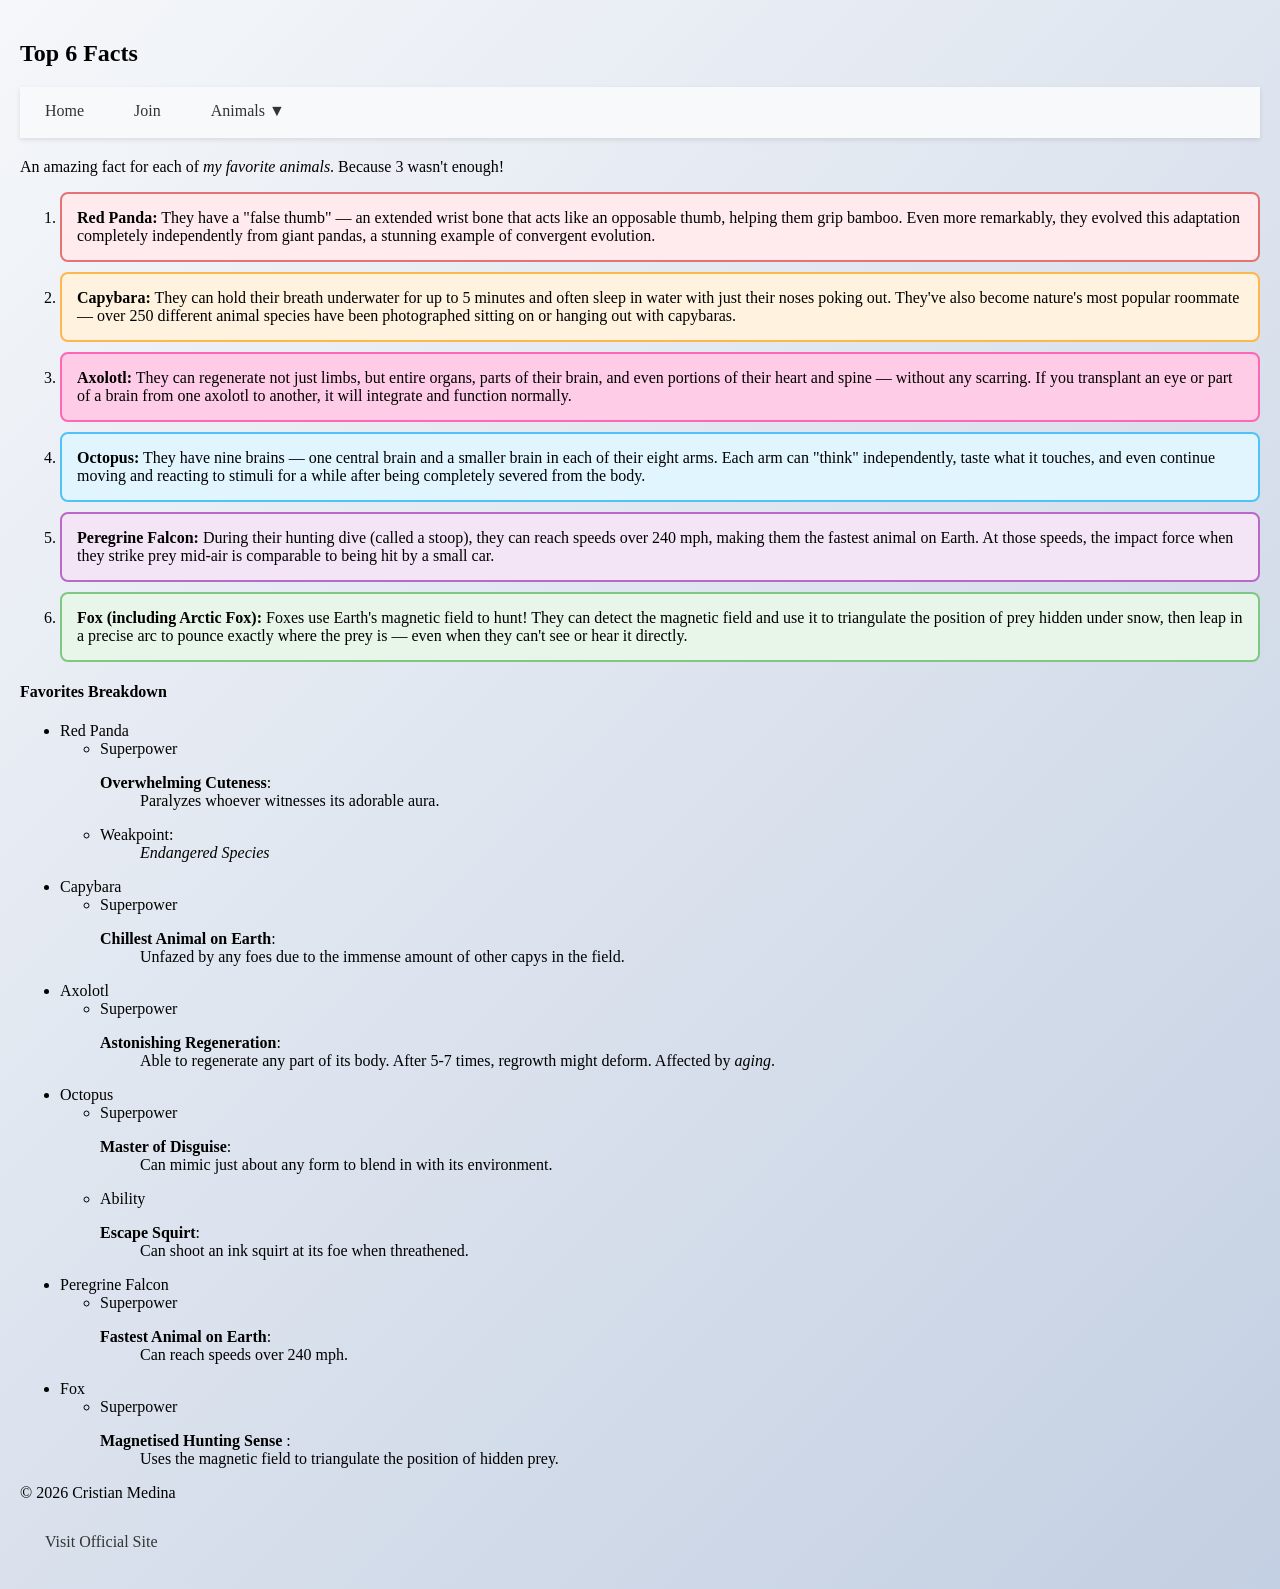
==== pages/bio.html @ 7bfec079 "Reinitializing the repo." ====
<!DOCTYPE html>
<html lang="en">
<head>
    <meta charset="UTF-8">
    <meta name="viewport" content="width=device-width, initial-scale=1.0">
    <title>Top Facts</title>
</head>
<body style="background: linear-gradient(135deg, #f5f7fa 0%, #c3cfe2 100%); min-height: 100vh; margin: 0; padding: 20px;">
    <header>
        <h2>Top 6 Facts</h2>
    </header>
    <nav id="mainNav" style="background-color: #fff; padding: 0; margin: 0 0 20px 0; box-shadow: 0 2px 5px rgba(0,0,0,0.1);">
        <ul style="list-style: none; margin: 0; padding: 0; display: flex; background-color: #f8f9fa;">
            <li style="margin: 0;">
                <a href=".\index.html" style="display: block; padding: 15px 25px; text-decoration: none; color: #333; border-bottom: 3px solid transparent; transition: all 0.3s;">Home</a>
            </li>
            <li style="margin: 0;">
                <a href=".\join.html" style="display: block; padding: 15px 25px; text-decoration: none; color: #333; border-bottom: 3px solid transparent; transition: all 0.3s;">Join</a>
            </li>
            <li id="animalsDropdown" style="margin: 0; position: relative;">
                <a href="#" style="display: block; padding: 15px 25px; text-decoration: none; color: #333; border-bottom: 3px solid transparent; transition: all 0.3s;">Animals ▼</a>
                <ol id="dropdownMenu" style="list-style: none; position: absolute; top: 100%; left: 0; background-color: #fff; min-width: 200px; box-shadow: 0 4px 6px rgba(0,0,0,0.1); margin: 0; padding: 0; display: none; z-index: 1000;">
                    <li style="margin: 0; border-bottom: 1px solid #eee;">
                        <a href="..\pages\animals\red_panda.html" style="display: block; padding: 12px 20px; text-decoration: none; color: #333; background-color: #fff;">Red Panda</a>
                    </li>
                    <li style="margin: 0; border-bottom: 1px solid #eee;">
                        <a href="..\pages\animals\capybara.html" style="display: block; padding: 12px 20px; text-decoration: none; color: #333; background-color: #fff;">Capybara</a>
                    </li>
                    <li style="margin: 0; border-bottom: 1px solid #eee;">
                        <a href="..\pages\animals\axolotl.html" style="display: block; padding: 12px 20px; text-decoration: none; color: #333; background-color: #fff;">Axolotl</a>
                    </li>
                    <li style="margin: 0; border-bottom: 1px solid #eee;">
                        <a href="..\pages\animals\octopus.html" style="display: block; padding: 12px 20px; text-decoration: none; color: #333; background-color: #fff;">Octopus</a>
                    </li>
                    <li style="margin: 0; border-bottom: 1px solid #eee;">
                        <a href="..\pages\animals\peregrine_falcon.html" style="display: block; padding: 12px 20px; text-decoration: none; color: #333; background-color: #fff;">Peregrine Falcon</a>
                    </li>
                    <li style="margin: 0;">
                        <a href="..\pages\animals\fox.html" style="display: block; padding: 12px 20px; text-decoration: none; color: #333; background-color: #fff;">Fox</a>
                    </li>
                </ol>
            </li>
        </ul>
    </nav>
    <script>
        const dropdown = document.getElementById('animalsDropdown');
        const menu = document.getElementById('dropdownMenu');
        
        dropdown.addEventListener('mouseenter', function() {
            menu.style.display = 'block';
        });
        
        dropdown.addEventListener('mouseleave', function() {
            menu.style.display = 'none';
        });
        
        // Add hover effects to nav links
        const navLinks = document.querySelectorAll('#mainNav ul > li > a');
        navLinks.forEach(link => {
            link.addEventListener('mouseenter', function() {
                this.style.backgroundColor = '#e9ecef';
                this.style.borderBottomColor = '#667eea';
            });
            link.addEventListener('mouseleave', function() {
                this.style.backgroundColor = 'transparent';
                this.style.borderBottomColor = 'transparent';
            });
        });
        
        // Add hover effects to dropdown items
        const dropdownLinks = document.querySelectorAll('#dropdownMenu a');
        dropdownLinks.forEach(link => {
            link.addEventListener('mouseenter', function() {
                this.style.backgroundColor = '#f8f9fa';
                this.style.paddingLeft = '25px';
            });
            link.addEventListener('mouseleave', function() {
                this.style.backgroundColor = '#fff';
                this.style.paddingLeft = '20px';
            });
        });
    </script>
    <main>
        <p>An amazing fact for each of <em>my favorite animals</em>. Because 3 wasn't enough!</p>
        <ol>
            <li style="background-color: #ffebee; border: 2px solid #e57373; padding: 15px; margin-bottom: 10px; border-radius: 8px;">
                <strong>Red Panda:</strong> They have a "false thumb" — an extended wrist bone that acts like an opposable thumb, helping them grip bamboo. Even more remarkably, they evolved this adaptation completely independently from giant pandas, a stunning example of convergent evolution.
            </li>
            <li style="background-color: #fff3e0; border: 2px solid #ffb74d; padding: 15px; margin-bottom: 10px; border-radius: 8px;">
                <strong>Capybara:</strong> They can hold their breath underwater for up to 5 minutes and often sleep in water with just their noses poking out. They've also become nature's most popular roommate — over 250 different animal species have been photographed sitting on or hanging out with capybaras.
            </li>
            <li style="background-color: #ffcce7; border: 2px solid #ff66b3; padding: 15px; margin-bottom: 10px; border-radius: 8px;">
                <strong>Axolotl:</strong> They can regenerate not just limbs, but entire organs, parts of their brain, and even portions of their heart and spine — without any scarring. If you transplant an eye or part of a brain from one axolotl to another, it will integrate and function normally.
            </li>
            <li style="background-color: #e1f5fe; border: 2px solid #4fc3f7; padding: 15px; margin-bottom: 10px; border-radius: 8px;">
                <strong>Octopus:</strong> They have nine brains — one central brain and a smaller brain in each of their eight arms. Each arm can "think" independently, taste what it touches, and even continue moving and reacting to stimuli for a while after being completely severed from the body.
            </li>
            <li style="background-color: #f3e5f5; border: 2px solid #ba68c8; padding: 15px; margin-bottom: 10px; border-radius: 8px;">
                <strong>Peregrine Falcon:</strong> During their hunting dive (called a stoop), they can reach speeds over 240 mph, making them the fastest animal on Earth. At those speeds, the impact force when they strike prey mid-air is comparable to being hit by a small car.
            </li> 
            <li style="background-color: #e8f5e9; border: 2px solid #81c784; padding: 15px; margin-bottom: 10px; border-radius: 8px;">
                <strong>Fox (including Arctic Fox):</strong> Foxes use Earth's magnetic field to hunt! They can detect the magnetic field and use it to triangulate the position of prey hidden under snow, then leap in a precise arc to pounce exactly where the prey is — even when they can't see or hear it directly.
            </li>
        </ol>
        <!-- Nested List -->
        <h4>Favorites Breakdown</h4>
        <ul>
            <li>Red Panda
                <ul>
                    <li> Superpower
                        <dl>
                            <dt><strong>Overwhelming Cuteness</strong>:</dt>
                            <dd>Paralyzes whoever witnesses its adorable aura.</dd>
                        </dl>
                    </li>
                    <li>
                        <dl>
                            <dt>Weakpoint:</dt>
                            <dd><em>Endangered Species</em></dd>
                        </dl>
                    </li>
                </ul>
            </li>
            <li>Capybara
                <ul>
                    <li> Superpower
                        <dl>
                            <dt><strong>Chillest Animal on Earth</strong>:</dt>
                            <dd>Unfazed by any foes due to the immense amount of other capys in the field.</dd>
                        </dl>
                    </li>
                </ul>
            </li>
            <li>Axolotl
                <ul>
                    <li> Superpower
                        <dl>
                            <dt><strong>Astonishing Regeneration</strong>:</dt>
                            <dd>Able to regenerate any part of its body. After 5-7 times, regrowth might deform. Affected by <em>aging</em>.</dd>
                        </dl>
                    </li>
                </ul>
            </li>
            <li>Octopus
                <ul>
                    <li> Superpower
                        <dl>
                            <dt><strong>Master of Disguise</strong>:</dt>
                            <dd>Can mimic just about any form to blend in with its environment.</dd>
                        </dl>
                    </li>
                    <li> Ability
                        <dl>
                            <dt><strong>Escape Squirt</strong>:</dt>
                            <dd>Can shoot an ink squirt at its foe when threathened.</dd>
                        </dl>
                    </li>
                </ul>
            </li>
            <li>Peregrine Falcon
                <ul>
                    <li> Superpower
                        <dl>
                            <dt><strong>Fastest Animal on Earth</strong>:</dt>
                            <dd>Can reach speeds over 240 mph.</dd>
                        </dl>
                    </li>
                </ul>
            </li>
            <li>Fox
                <ul>
                    <li> Superpower
                        <dl>
                            <dt><strong>Magnetised Hunting Sense
                            </strong>:</dt>
                            <dd>Uses the magnetic field to triangulate the position of hidden prey.</dd>
                        </dl>
                    </li>
                </ul>
            </li>
        </ul>
    </main>
    <footer>
        <p>&copy; 2026 Cristian Medina</p>
        <a href="https://en.wikipedia.org/wiki/Red_panda" target="_blank" style="display: inline-block; padding: 15px 25px; text-decoration: none; color: #333; border-bottom: 3px solid transparent;">Visit Official Site</a>
    </footer>
</body>
</html>
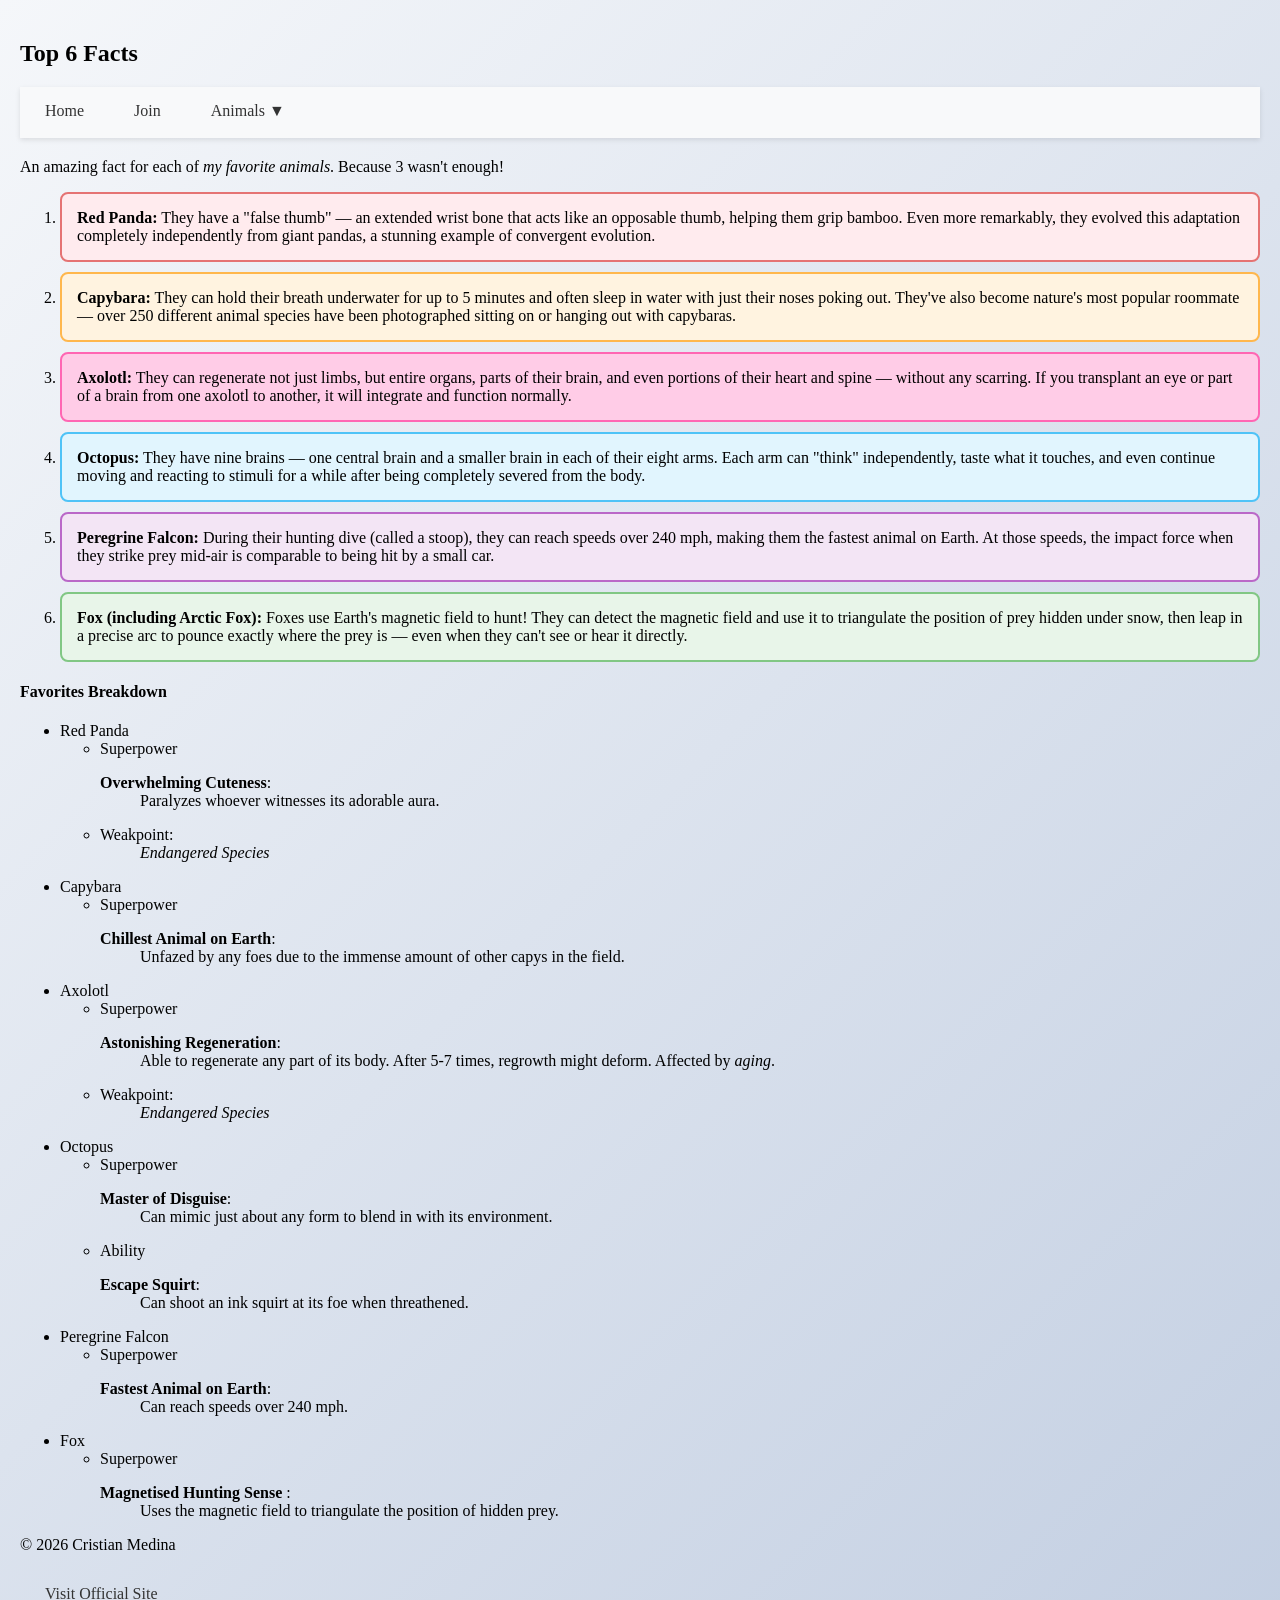
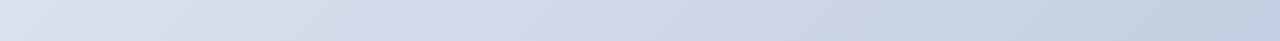
==== commit c7d53582: "Completed info and started lab #3 work" ====
--- a/pages/bio.html
+++ b/pages/bio.html
@@ -139,6 +139,12 @@
                             <dd>Able to regenerate any part of its body. After 5-7 times, regrowth might deform. Affected by <em>aging</em>.</dd>
                         </dl>
                     </li>
+                    <li>
+                        <dl>
+                            <dt>Weakpoint:</dt>
+                            <dd><em>Endangered Species</em></dd>
+                        </dl>
+                    </li>
                 </ul>
             </li>
             <li>Octopus
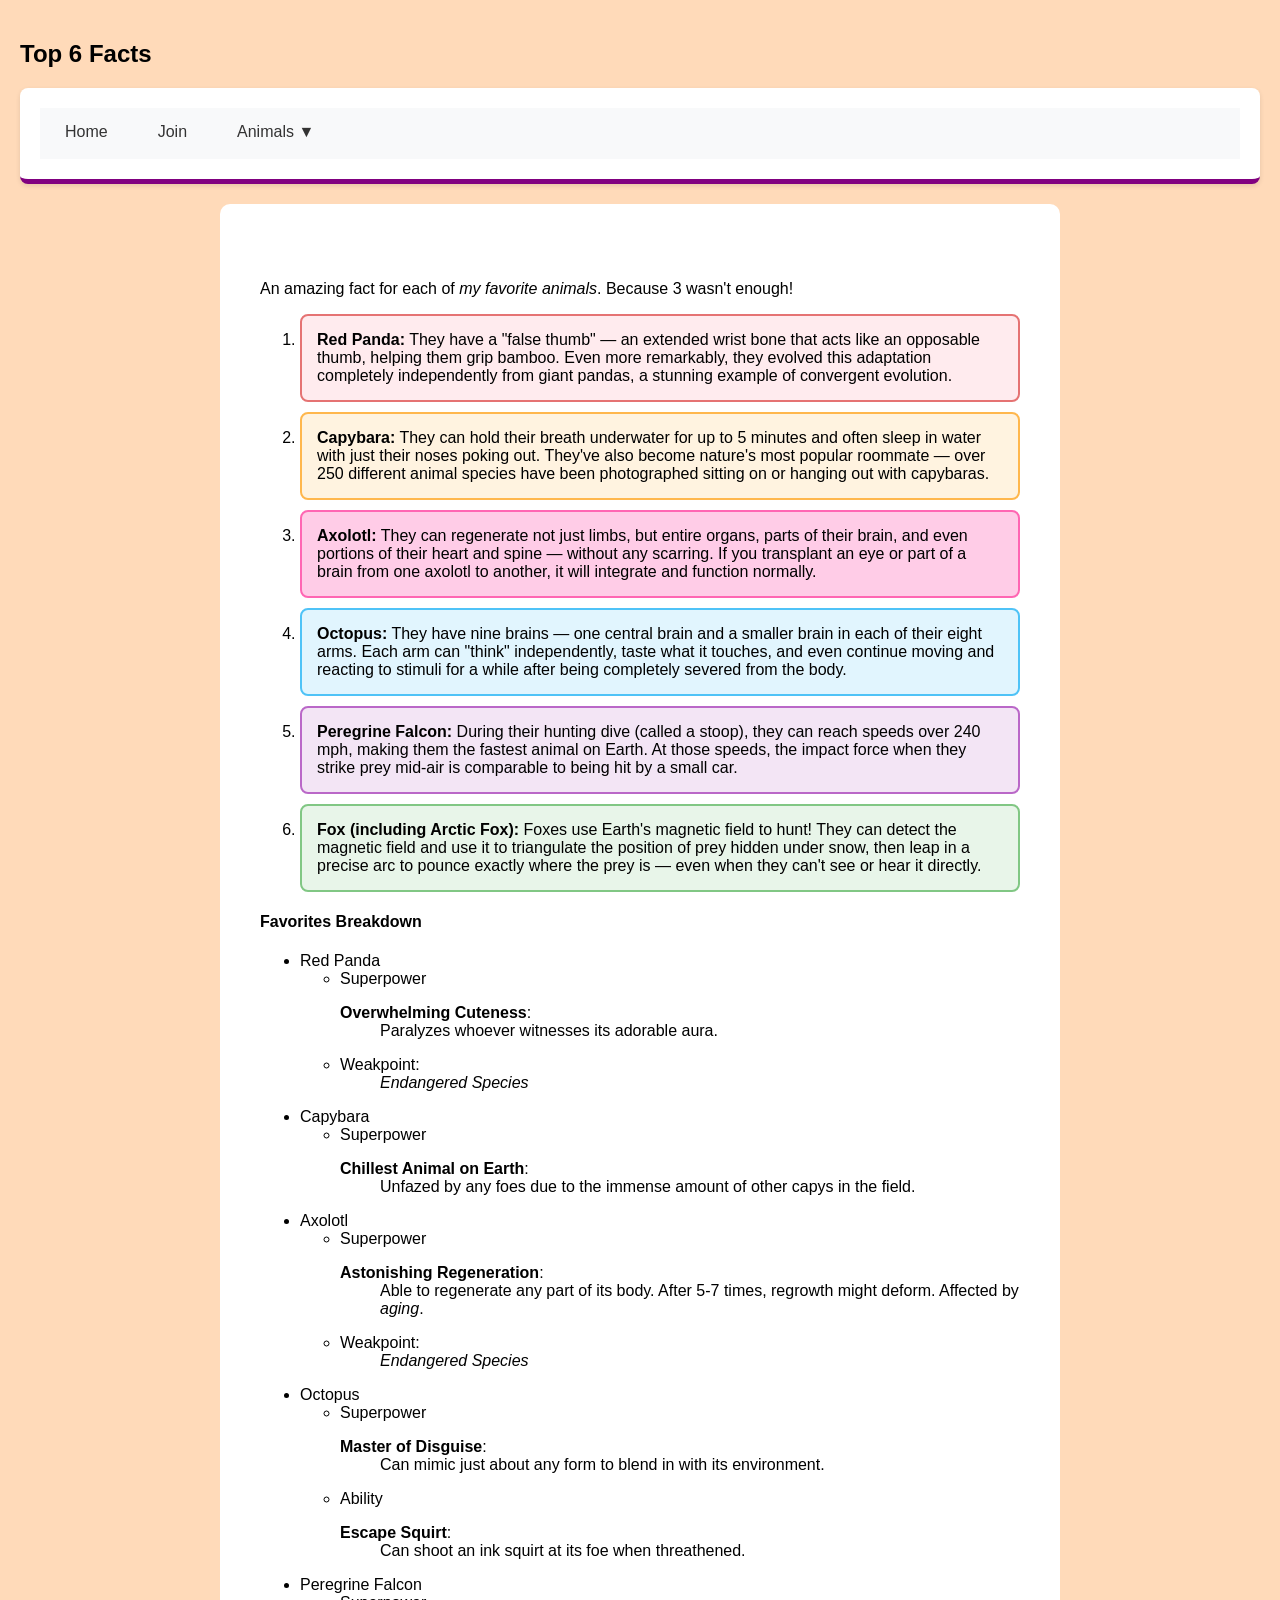
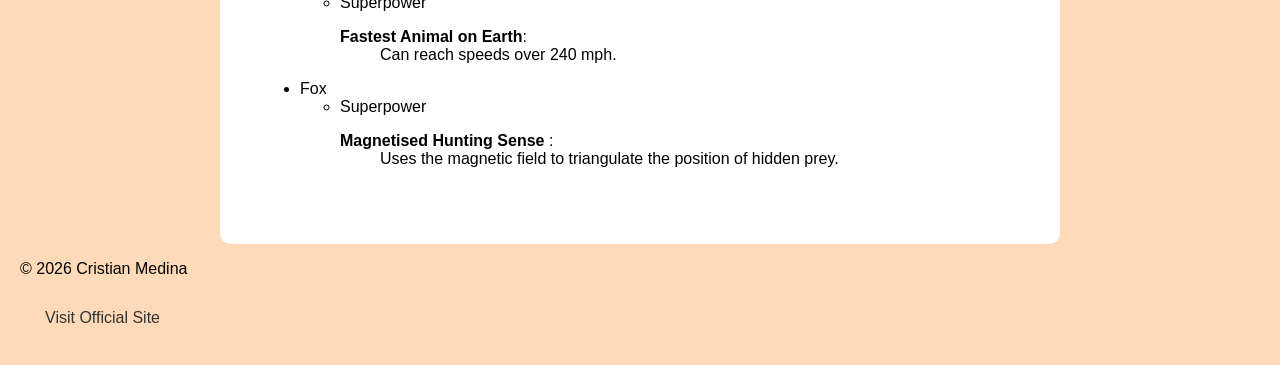
==== commit 6c907791: "Completed Lab#4 work. Still missing code clean-up for the animal pages..." ====
--- a/pages/bio.html
+++ b/pages/bio.html
@@ -4,39 +4,39 @@
     <meta charset="UTF-8">
     <meta name="viewport" content="width=device-width, initial-scale=1.0">
     <title>Top Facts</title>
+    <link rel="stylesheet" href="../css/style.css">
 </head>
-<body style="background: linear-gradient(135deg, #f5f7fa 0%, #c3cfe2 100%); min-height: 100vh; margin: 0; padding: 20px;">
+<body>
     <header>
         <h2>Top 6 Facts</h2>
     </header>
-    <nav id="mainNav" style="background-color: #fff; padding: 0; margin: 0 0 20px 0; box-shadow: 0 2px 5px rgba(0,0,0,0.1);">
-        <ul style="list-style: none; margin: 0; padding: 0; display: flex; background-color: #f8f9fa;">
-            <li style="margin: 0;">
-                <a href=".\index.html" style="display: block; padding: 15px 25px; text-decoration: none; color: #333; border-bottom: 3px solid transparent; transition: all 0.3s;">Home</a>
+    <nav id="mainNav">
+        <ul id="nav_ul">
+            <li>
+                <a href="..\index.html" class="nav_a">Home</a>
             </li>
-            <li style="margin: 0;">
-                <a href=".\join.html" style="display: block; padding: 15px 25px; text-decoration: none; color: #333; border-bottom: 3px solid transparent; transition: all 0.3s;">Join</a>
+            <li>
+                <a href=".\join.html" class="nav_a">Join</a>
             </li>
-            <li id="animalsDropdown" style="margin: 0; position: relative;">
-                <a href="#" style="display: block; padding: 15px 25px; text-decoration: none; color: #333; border-bottom: 3px solid transparent; transition: all 0.3s;">Animals ▼</a>
-                <ol id="dropdownMenu" style="list-style: none; position: absolute; top: 100%; left: 0; background-color: #fff; min-width: 200px; box-shadow: 0 4px 6px rgba(0,0,0,0.1); margin: 0; padding: 0; display: none; z-index: 1000;">
-                    <li style="margin: 0; border-bottom: 1px solid #eee;">
-                        <a href="..\pages\animals\red_panda.html" style="display: block; padding: 12px 20px; text-decoration: none; color: #333; background-color: #fff;">Red Panda</a>
+            <li id="animalsDropdown">
+                <a href="#" class="nav_a">Animals ▼</a>
+                <ol id="dropdownMenu">
+                    <li>
+                        <a href="..\pages\animals\red_panda.html" class="nav_a2">Red Panda</a>
                     </li>
-                    <li style="margin: 0; border-bottom: 1px solid #eee;">
-                        <a href="..\pages\animals\capybara.html" style="display: block; padding: 12px 20px; text-decoration: none; color: #333; background-color: #fff;">Capybara</a>
+                    <li>
+                        <a href="..\pages\animals\capybara.html" class="nav_a2">Capybara</a>
                     </li>
-                    <li style="margin: 0; border-bottom: 1px solid #eee;">
-                        <a href="..\pages\animals\axolotl.html" style="display: block; padding: 12px 20px; text-decoration: none; color: #333; background-color: #fff;">Axolotl</a>
+                    <li>
+                        <a href="..\pages\animals\axolotl.html" class="nav_a2">Axolotl</a>
                     </li>
-                    <li style="margin: 0; border-bottom: 1px solid #eee;">
-                        <a href="..\pages\animals\octopus.html" style="display: block; padding: 12px 20px; text-decoration: none; color: #333; background-color: #fff;">Octopus</a>
+                    <li>
+                        <a href="..\pages\animals\octopus.html" class="nav_a2">Octopus</a>
                     </li>
-                    <li style="margin: 0; border-bottom: 1px solid #eee;">
-                        <a href="..\pages\animals\peregrine_falcon.html" style="display: block; padding: 12px 20px; text-decoration: none; color: #333; background-color: #fff;">Peregrine Falcon</a>
+                        <a href="..\pages\animals\peregrine_falcon.html" class="nav_a2">Peregrine Falcon</a>
                     </li>
-                    <li style="margin: 0;">
-                        <a href="..\pages\animals\fox.html" style="display: block; padding: 12px 20px; text-decoration: none; color: #333; background-color: #fff;">Fox</a>
+                    <li>
+                        <a href="..\pages\animals\fox.html" class="nav_a2">Fox</a>
                     </li>
                 </ol>
             </li>
@@ -80,115 +80,117 @@
             });
         });
     </script>
-    <main>
-        <p>An amazing fact for each of <em>my favorite animals</em>. Because 3 wasn't enough!</p>
-        <ol>
-            <li style="background-color: #ffebee; border: 2px solid #e57373; padding: 15px; margin-bottom: 10px; border-radius: 8px;">
-                <strong>Red Panda:</strong> They have a "false thumb" — an extended wrist bone that acts like an opposable thumb, helping them grip bamboo. Even more remarkably, they evolved this adaptation completely independently from giant pandas, a stunning example of convergent evolution.
-            </li>
-            <li style="background-color: #fff3e0; border: 2px solid #ffb74d; padding: 15px; margin-bottom: 10px; border-radius: 8px;">
-                <strong>Capybara:</strong> They can hold their breath underwater for up to 5 minutes and often sleep in water with just their noses poking out. They've also become nature's most popular roommate — over 250 different animal species have been photographed sitting on or hanging out with capybaras.
-            </li>
-            <li style="background-color: #ffcce7; border: 2px solid #ff66b3; padding: 15px; margin-bottom: 10px; border-radius: 8px;">
-                <strong>Axolotl:</strong> They can regenerate not just limbs, but entire organs, parts of their brain, and even portions of their heart and spine — without any scarring. If you transplant an eye or part of a brain from one axolotl to another, it will integrate and function normally.
-            </li>
-            <li style="background-color: #e1f5fe; border: 2px solid #4fc3f7; padding: 15px; margin-bottom: 10px; border-radius: 8px;">
-                <strong>Octopus:</strong> They have nine brains — one central brain and a smaller brain in each of their eight arms. Each arm can "think" independently, taste what it touches, and even continue moving and reacting to stimuli for a while after being completely severed from the body.
-            </li>
-            <li style="background-color: #f3e5f5; border: 2px solid #ba68c8; padding: 15px; margin-bottom: 10px; border-radius: 8px;">
-                <strong>Peregrine Falcon:</strong> During their hunting dive (called a stoop), they can reach speeds over 240 mph, making them the fastest animal on Earth. At those speeds, the impact force when they strike prey mid-air is comparable to being hit by a small car.
-            </li> 
-            <li style="background-color: #e8f5e9; border: 2px solid #81c784; padding: 15px; margin-bottom: 10px; border-radius: 8px;">
-                <strong>Fox (including Arctic Fox):</strong> Foxes use Earth's magnetic field to hunt! They can detect the magnetic field and use it to triangulate the position of prey hidden under snow, then leap in a precise arc to pounce exactly where the prey is — even when they can't see or hear it directly.
-            </li>
-        </ol>
-        <!-- Nested List -->
-        <h4>Favorites Breakdown</h4>
-        <ul>
-            <li>Red Panda
-                <ul>
-                    <li> Superpower
-                        <dl>
-                            <dt><strong>Overwhelming Cuteness</strong>:</dt>
-                            <dd>Paralyzes whoever witnesses its adorable aura.</dd>
-                        </dl>
-                    </li>
-                    <li>
-                        <dl>
-                            <dt>Weakpoint:</dt>
-                            <dd><em>Endangered Species</em></dd>
-                        </dl>
-                    </li>
-                </ul>
-            </li>
-            <li>Capybara
-                <ul>
-                    <li> Superpower
-                        <dl>
-                            <dt><strong>Chillest Animal on Earth</strong>:</dt>
-                            <dd>Unfazed by any foes due to the immense amount of other capys in the field.</dd>
-                        </dl>
-                    </li>
-                </ul>
-            </li>
-            <li>Axolotl
-                <ul>
-                    <li> Superpower
-                        <dl>
-                            <dt><strong>Astonishing Regeneration</strong>:</dt>
-                            <dd>Able to regenerate any part of its body. After 5-7 times, regrowth might deform. Affected by <em>aging</em>.</dd>
-                        </dl>
-                    </li>
-                    <li>
-                        <dl>
-                            <dt>Weakpoint:</dt>
-                            <dd><em>Endangered Species</em></dd>
-                        </dl>
-                    </li>
-                </ul>
-            </li>
-            <li>Octopus
-                <ul>
-                    <li> Superpower
-                        <dl>
-                            <dt><strong>Master of Disguise</strong>:</dt>
-                            <dd>Can mimic just about any form to blend in with its environment.</dd>
-                        </dl>
-                    </li>
-                    <li> Ability
-                        <dl>
-                            <dt><strong>Escape Squirt</strong>:</dt>
-                            <dd>Can shoot an ink squirt at its foe when threathened.</dd>
-                        </dl>
-                    </li>
-                </ul>
-            </li>
-            <li>Peregrine Falcon
-                <ul>
-                    <li> Superpower
-                        <dl>
-                            <dt><strong>Fastest Animal on Earth</strong>:</dt>
-                            <dd>Can reach speeds over 240 mph.</dd>
-                        </dl>
-                    </li>
-                </ul>
-            </li>
-            <li>Fox
-                <ul>
-                    <li> Superpower
-                        <dl>
-                            <dt><strong>Magnetised Hunting Sense
-                            </strong>:</dt>
-                            <dd>Uses the magnetic field to triangulate the position of hidden prey.</dd>
-                        </dl>
-                    </li>
-                </ul>
-            </li>
-        </ul>
-    </main>
+    <div class="card">
+        <main>
+            <p>An amazing fact for each of <em>my favorite animals</em>. Because 3 wasn't enough!</p>
+            <ol>
+                <li id="id1">
+                    <strong>Red Panda:</strong> They have a "false thumb" — an extended wrist bone that acts like an opposable thumb, helping them grip bamboo. Even more remarkably, they evolved this adaptation completely independently from giant pandas, a stunning example of convergent evolution.
+                </li>
+                <li id="id2">
+                    <strong>Capybara:</strong> They can hold their breath underwater for up to 5 minutes and often sleep in water with just their noses poking out. They've also become nature's most popular roommate — over 250 different animal species have been photographed sitting on or hanging out with capybaras.
+                </li>
+                <li id="id3">
+                    <strong>Axolotl:</strong> They can regenerate not just limbs, but entire organs, parts of their brain, and even portions of their heart and spine — without any scarring. If you transplant an eye or part of a brain from one axolotl to another, it will integrate and function normally.
+                </li>
+                <li id="id4">
+                    <strong>Octopus:</strong> They have nine brains — one central brain and a smaller brain in each of their eight arms. Each arm can "think" independently, taste what it touches, and even continue moving and reacting to stimuli for a while after being completely severed from the body.
+                </li>
+                <li id="id5">
+                    <strong>Peregrine Falcon:</strong> During their hunting dive (called a stoop), they can reach speeds over 240 mph, making them the fastest animal on Earth. At those speeds, the impact force when they strike prey mid-air is comparable to being hit by a small car.
+                </li> 
+                <li id="id6">
+                    <strong>Fox (including Arctic Fox):</strong> Foxes use Earth's magnetic field to hunt! They can detect the magnetic field and use it to triangulate the position of prey hidden under snow, then leap in a precise arc to pounce exactly where the prey is — even when they can't see or hear it directly.
+                </li>
+            </ol>
+            <!-- Nested List -->
+            <h4>Favorites Breakdown</h4>
+            <ul>
+                <li>Red Panda
+                    <ul>
+                        <li> Superpower
+                            <dl>
+                                <dt><strong>Overwhelming Cuteness</strong>:</dt>
+                                <dd>Paralyzes whoever witnesses its adorable aura.</dd>
+                            </dl>
+                        </li>
+                        <li>
+                            <dl>
+                                <dt>Weakpoint:</dt>
+                                <dd><em>Endangered Species</em></dd>
+                            </dl>
+                        </li>
+                    </ul>
+                </li>
+                <li>Capybara
+                    <ul>
+                        <li> Superpower
+                            <dl>
+                                <dt><strong>Chillest Animal on Earth</strong>:</dt>
+                                <dd>Unfazed by any foes due to the immense amount of other capys in the field.</dd>
+                            </dl>
+                        </li>
+                    </ul>
+                </li>
+                <li>Axolotl
+                    <ul>
+                        <li> Superpower
+                            <dl>
+                                <dt><strong>Astonishing Regeneration</strong>:</dt>
+                                <dd>Able to regenerate any part of its body. After 5-7 times, regrowth might deform. Affected by <em>aging</em>.</dd>
+                            </dl>
+                        </li>
+                        <li>
+                            <dl>
+                                <dt>Weakpoint:</dt>
+                                <dd><em>Endangered Species</em></dd>
+                            </dl>
+                        </li>
+                    </ul>
+                </li>
+                <li>Octopus
+                    <ul>
+                        <li> Superpower
+                            <dl>
+                                <dt><strong>Master of Disguise</strong>:</dt>
+                                <dd>Can mimic just about any form to blend in with its environment.</dd>
+                            </dl>
+                        </li>
+                        <li> Ability
+                            <dl>
+                                <dt><strong>Escape Squirt</strong>:</dt>
+                                <dd>Can shoot an ink squirt at its foe when threathened.</dd>
+                            </dl>
+                        </li>
+                    </ul>
+                </li>
+                <li>Peregrine Falcon
+                    <ul>
+                        <li> Superpower
+                            <dl>
+                                <dt><strong>Fastest Animal on Earth</strong>:</dt>
+                                <dd>Can reach speeds over 240 mph.</dd>
+                            </dl>
+                        </li>
+                    </ul>
+                </li>
+                <li>Fox
+                    <ul>
+                        <li> Superpower
+                            <dl>
+                                <dt><strong>Magnetised Hunting Sense
+                                </strong>:</dt>
+                                <dd>Uses the magnetic field to triangulate the position of hidden prey.</dd>
+                            </dl>
+                        </li>
+                    </ul>
+                </li>
+            </ul>
+        </main>
+    </div>
     <footer>
         <p>&copy; 2026 Cristian Medina</p>
-        <a href="https://en.wikipedia.org/wiki/Red_panda" target="_blank" style="display: inline-block; padding: 15px 25px; text-decoration: none; color: #333; border-bottom: 3px solid transparent;">Visit Official Site</a>
+        <a href="https://en.wikipedia.org/wiki/Red_panda" target="_blank">Visit Official Site</a>
     </footer>
 </body>
 </html>
--- a/css/style.css
+++ b/css/style.css
@@ -0,0 +1,311 @@
+body {
+    font-family: 'Segoe UI', Tahoma, Geneva, Verdana, sans-serif;
+    background-color: peachpuff;
+    color: black;
+    min-height: 100vh; 
+    margin: 0; 
+    padding: 20px;
+}
+
+nav {
+    background-color: #fff; 
+    padding: 20px; 
+    text-align: center;
+    margin: 0 0 20px 0; 
+    border-bottom: 5px solid purple;
+    border-radius: 8px;
+    box-shadow: 0 2px 5px rgba(0,0,0,0.1);
+}
+
+.nav_a {
+    display: block; 
+    padding: 15px 25px; 
+    text-decoration: none; 
+    color: #333; 
+    border-bottom: 3px solid transparent; 
+    transition: all 0.3s;
+}
+
+#nav_ul {
+    list-style: none; 
+    margin: 0; 
+    padding: 0; 
+    display: flex; 
+    background-color: #f8f9fa;
+}
+
+.nav_a2 {
+    display: block; 
+    padding: 12px 20px; 
+    text-decoration: none; 
+    color: #333; 
+    background-color: #fff;
+}
+
+#animalsDropdown {
+    margin: 0; 
+    position: relative;
+}
+
+#dropdownMenu {
+    list-style: none; 
+    position: absolute; 
+    top: 100%; 
+    left: 0; 
+    background-color: #fff; 
+    min-width: 200px; 
+    box-shadow: 0 4px 6px rgba(0,0,0,0.1); 
+    margin: 0; 
+    padding: 0; 
+    display: none; 
+    z-index: 1000;
+}
+
+#id1 {
+    background-color: #ffebee; 
+    border: 2px solid #e57373; 
+    padding: 15px; 
+    margin-bottom: 10px; 
+    border-radius: 8px;
+}
+
+#id2 {
+    background-color: #fff3e0; 
+    border: 2px solid #ffb74d; 
+    padding: 15px; 
+    margin-bottom: 10px; 
+    border-radius: 8px;
+}
+
+#id3 {
+    background-color: #ffcce7; 
+    border: 2px solid #ff66b3; 
+    padding: 15px; 
+    margin-bottom: 10px; 
+    border-radius: 8px;
+}
+
+#id4 {
+    background-color: #e1f5fe; 
+    border: 2px solid #4fc3f7; 
+    padding: 15px; 
+    margin-bottom: 10px; 
+    border-radius: 8px;
+}
+
+#id5 {
+    background-color: #f3e5f5; 
+    border: 2px solid #ba68c8; 
+    padding: 15px; 
+    margin-bottom: 10px; 
+    border-radius: 8px;
+}
+
+#id6 {
+    background-color: #e8f5e9; 
+    border: 2px solid #81c784; 
+    padding: 15px; 
+    margin-bottom: 10px; 
+    border-radius: 8px;
+}
+
+main {
+    max-width: 1200px; 
+    margin: 20px auto; 
+    padding: 20px;
+}
+
+span {
+    height: 12px; 
+    width: 12px; 
+    margin: 0 5px; 
+    background-color: rgba(255,255,255,0.5); 
+    border-radius: 50%; 
+    display: inline-block; 
+    cursor: pointer; 
+    box-shadow: 0 2px 4px rgba(0,0,0,0.3);
+}
+
+form {
+    background-color: rgba(255, 255, 255, 0.95); 
+    padding: 30px; 
+    border-radius: 10px; 
+    box-shadow: 0 4px 12px rgba(0,0,0,0.15); 
+    max-width: 600px; 
+    margin: 0 auto;
+}
+
+fieldset {
+    border: 2px solid #667eea; 
+    border-radius: 8px; 
+    padding: 25px;
+}
+
+legend {
+    font-size: 1.3em; 
+    font-weight: bold; 
+    color: #667eea; 
+    padding: 0 10px;
+}
+
+label {
+    display: block; 
+    margin-bottom: 5px; 
+    font-weight: 600; 
+    color: #333;
+}
+
+input {
+    width: 100%; 
+    padding: 10px; 
+    border: 1px solid #ccc; 
+    border-radius: 5px; 
+    font-size: 1em; 
+    box-sizing: border-box;
+}
+
+#team-color {
+    padding:0.4%;
+}
+
+select {
+    width: 100%; 
+    padding: 10px; 
+    border: 1px solid #ccc; 
+    border-radius: 5px; 
+    font-size: 1em; 
+    box-sizing: border-box;
+}
+
+textarea{
+    width: 100%; 
+    padding: 10px; 
+    border: 1px solid #ccc; 
+    border-radius: 5px; 
+    font-size: 1em; 
+    font-family: inherit; 
+    resize: vertical; 
+    box-sizing: border-box;
+}
+
+button:hover {
+    transform: translateY(-2px);
+    box-shadow: 0 4px 8px rgba(0,0,0,0.2);
+}
+
+table {
+    width: 100%; 
+    border-collapse: collapse; 
+    background-color: rgba(255, 255, 255, 0.95); box-shadow: 0 4px 12px rgba(0,0,0,0.15); 
+    border-radius: 10px; 
+    overflow: hidden;
+}
+
+th {
+    padding: 15px; 
+    text-align: left; 
+    font-weight: 600; 
+    border-bottom: 2px solid #764ba2;
+}
+
+.tr_light{
+    background-color: #fff;
+}
+
+.tr_dim{
+    background-color: #f8f9fa;
+}
+
+td {
+    padding: 12px; 
+    border-bottom: 1px solid #e0e0e0; 
+    font-style: italic; 
+    color: #555;
+}
+
+caption {
+    font-size: 1.5em; 
+    font-weight: bold; 
+    padding: 15px; 
+    background: linear-gradient(135deg, #667eea 0%, #764ba2 50%); 
+    color: white; 
+    text-align: center;
+}
+        
+tbody tr:hover {
+    background-color: #e3f2fd !important;
+}
+
+iframe {
+    position: absolute; 
+    top: 0; 
+    left: 0; 
+    width: 100%; 
+    height: 100%; 
+    border: none; 
+    border-radius: 8px;
+}
+
+a {
+    display: inline-block; 
+    padding: 15px 25px; 
+    text-decoration: none; 
+    color: #333; 
+    border-bottom: 3px solid transparent;
+}
+
+.card {
+    background-color: #fff;
+    width: 800px;
+    margin: 0 auto;
+    padding: 20px;
+    border-radius: 10px;
+}
+
+#join-btn {
+    font-size: 20px;
+    font-weight: bold;
+    background-color: orange;
+    color:white;
+    border: none;
+    width: 100%; 
+    padding: 12px; 
+    /* I like this background more... */
+    /* background: linear-gradient(135deg, #667eea 0%, #764ba2 100%);  */
+    border-radius: 5px; 
+    cursor: pointer; 
+    transition: transform 0.2s;
+}
+
+#prev_button {
+    position: absolute; 
+    top: 50%; 
+    left: 10px; 
+    transform: translateY(-50%); 
+    background-color: rgba(0,0,0,0.5); 
+    color: white; 
+    border: none; 
+    padding: 15px 20px; 
+    font-size: 24px; 
+    cursor: pointer; 
+    border-radius: 5px;
+}
+
+#next_button {
+    position: absolute; 
+    top: 50%; 
+    right: 10px; 
+    transform: translateY(-50%); 
+    background-color: rgba(0,0,0,0.5); 
+    color: white; 
+    border: none; 
+    padding: 15px 20px; 
+    font-size: 24px; 
+    cursor: pointer; 
+    border-radius: 5px;
+}
+
+img {
+    max-width: 100%;
+    height: auto;
+}
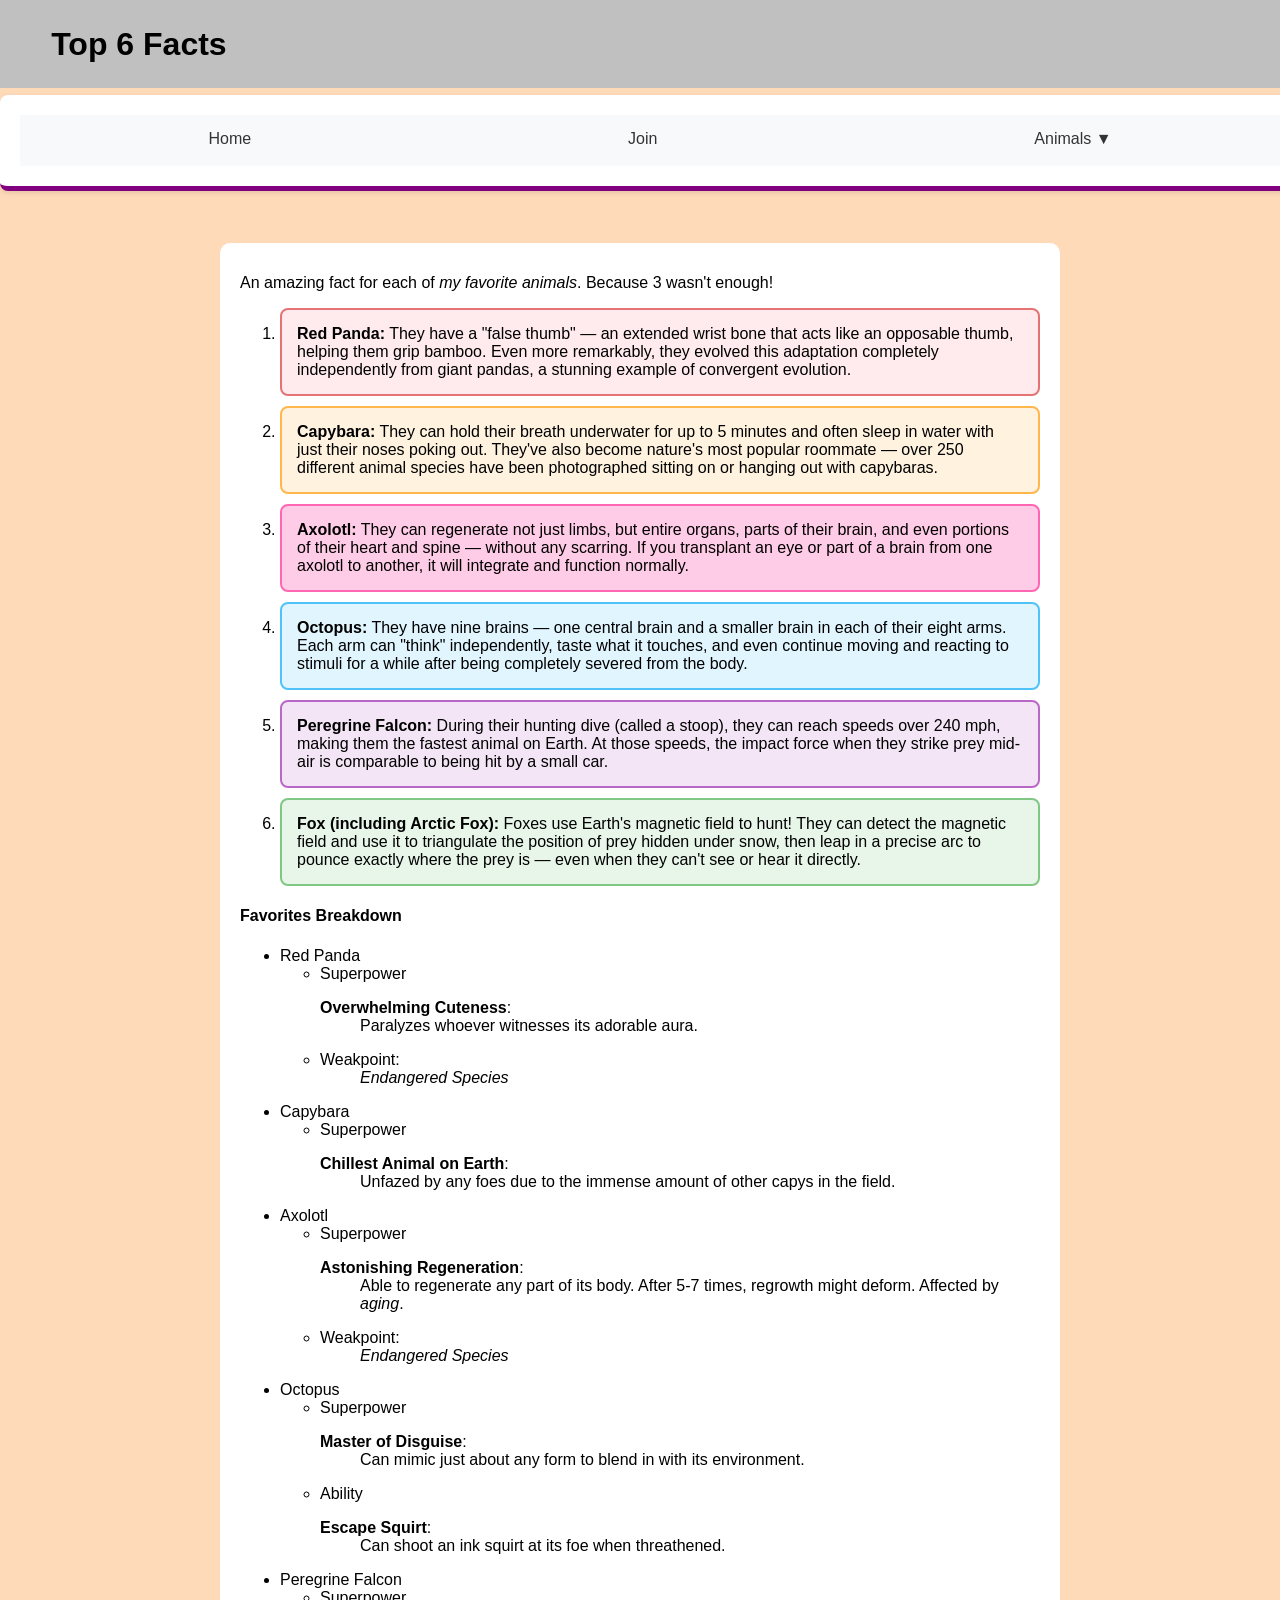
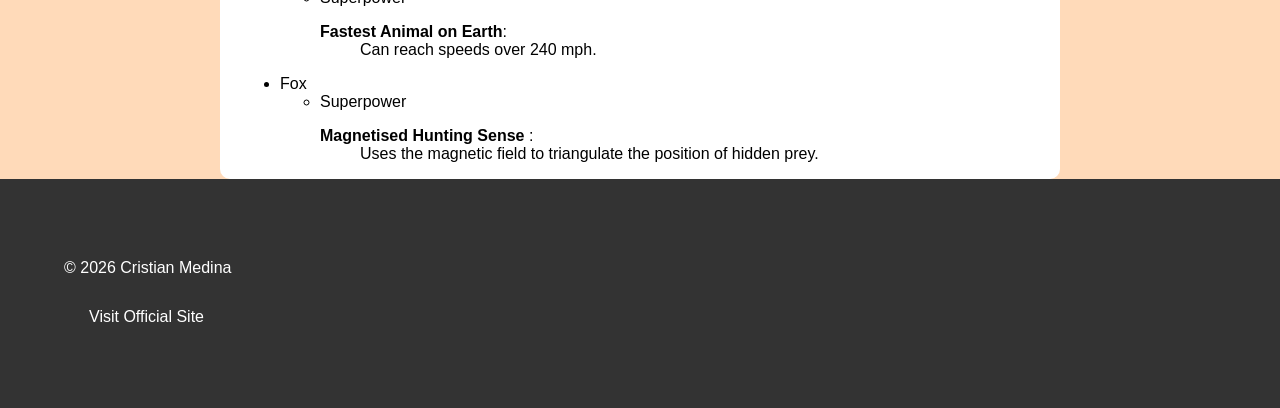
==== commit 065883cd: "Completed Lab#5 Work" ====
--- a/pages/bio.html
+++ b/pages/bio.html
@@ -8,10 +8,10 @@
 </head>
 <body>
     <header>
-        <h2>Top 6 Facts</h2>
+        <h1>Top 6 Facts</h1>
     </header>
-    <nav id="mainNav">
-        <ul id="nav_ul">
+    <nav>
+        <ul>
             <li>
                 <a href="..\index.html" class="nav_a">Home</a>
             </li>
@@ -80,114 +80,112 @@
             });
         });
     </script>
-    <div class="card">
-        <main>
-            <p>An amazing fact for each of <em>my favorite animals</em>. Because 3 wasn't enough!</p>
-            <ol>
-                <li id="id1">
-                    <strong>Red Panda:</strong> They have a "false thumb" — an extended wrist bone that acts like an opposable thumb, helping them grip bamboo. Even more remarkably, they evolved this adaptation completely independently from giant pandas, a stunning example of convergent evolution.
-                </li>
-                <li id="id2">
-                    <strong>Capybara:</strong> They can hold their breath underwater for up to 5 minutes and often sleep in water with just their noses poking out. They've also become nature's most popular roommate — over 250 different animal species have been photographed sitting on or hanging out with capybaras.
-                </li>
-                <li id="id3">
-                    <strong>Axolotl:</strong> They can regenerate not just limbs, but entire organs, parts of their brain, and even portions of their heart and spine — without any scarring. If you transplant an eye or part of a brain from one axolotl to another, it will integrate and function normally.
-                </li>
-                <li id="id4">
-                    <strong>Octopus:</strong> They have nine brains — one central brain and a smaller brain in each of their eight arms. Each arm can "think" independently, taste what it touches, and even continue moving and reacting to stimuli for a while after being completely severed from the body.
-                </li>
-                <li id="id5">
-                    <strong>Peregrine Falcon:</strong> During their hunting dive (called a stoop), they can reach speeds over 240 mph, making them the fastest animal on Earth. At those speeds, the impact force when they strike prey mid-air is comparable to being hit by a small car.
-                </li> 
-                <li id="id6">
-                    <strong>Fox (including Arctic Fox):</strong> Foxes use Earth's magnetic field to hunt! They can detect the magnetic field and use it to triangulate the position of prey hidden under snow, then leap in a precise arc to pounce exactly where the prey is — even when they can't see or hear it directly.
-                </li>
-            </ol>
-            <!-- Nested List -->
-            <h4>Favorites Breakdown</h4>
-            <ul>
-                <li>Red Panda
-                    <ul>
-                        <li> Superpower
-                            <dl>
-                                <dt><strong>Overwhelming Cuteness</strong>:</dt>
-                                <dd>Paralyzes whoever witnesses its adorable aura.</dd>
-                            </dl>
-                        </li>
-                        <li>
-                            <dl>
-                                <dt>Weakpoint:</dt>
-                                <dd><em>Endangered Species</em></dd>
-                            </dl>
-                        </li>
-                    </ul>
-                </li>
-                <li>Capybara
-                    <ul>
-                        <li> Superpower
-                            <dl>
-                                <dt><strong>Chillest Animal on Earth</strong>:</dt>
-                                <dd>Unfazed by any foes due to the immense amount of other capys in the field.</dd>
-                            </dl>
-                        </li>
-                    </ul>
-                </li>
-                <li>Axolotl
-                    <ul>
-                        <li> Superpower
-                            <dl>
-                                <dt><strong>Astonishing Regeneration</strong>:</dt>
-                                <dd>Able to regenerate any part of its body. After 5-7 times, regrowth might deform. Affected by <em>aging</em>.</dd>
-                            </dl>
-                        </li>
-                        <li>
-                            <dl>
-                                <dt>Weakpoint:</dt>
-                                <dd><em>Endangered Species</em></dd>
-                            </dl>
-                        </li>
-                    </ul>
-                </li>
-                <li>Octopus
-                    <ul>
-                        <li> Superpower
-                            <dl>
-                                <dt><strong>Master of Disguise</strong>:</dt>
-                                <dd>Can mimic just about any form to blend in with its environment.</dd>
-                            </dl>
-                        </li>
-                        <li> Ability
-                            <dl>
-                                <dt><strong>Escape Squirt</strong>:</dt>
-                                <dd>Can shoot an ink squirt at its foe when threathened.</dd>
-                            </dl>
-                        </li>
-                    </ul>
-                </li>
-                <li>Peregrine Falcon
-                    <ul>
-                        <li> Superpower
-                            <dl>
-                                <dt><strong>Fastest Animal on Earth</strong>:</dt>
-                                <dd>Can reach speeds over 240 mph.</dd>
-                            </dl>
-                        </li>
-                    </ul>
-                </li>
-                <li>Fox
-                    <ul>
-                        <li> Superpower
-                            <dl>
-                                <dt><strong>Magnetised Hunting Sense
-                                </strong>:</dt>
-                                <dd>Uses the magnetic field to triangulate the position of hidden prey.</dd>
-                            </dl>
-                        </li>
-                    </ul>
-                </li>
-            </ul>
-        </main>
-    </div>
+    <main class="outsideCard">
+        <p>An amazing fact for each of <em>my favorite animals</em>. Because 3 wasn't enough!</p>
+        <ol>
+            <li id="id1">
+                <strong>Red Panda:</strong> They have a "false thumb" — an extended wrist bone that acts like an opposable thumb, helping them grip bamboo. Even more remarkably, they evolved this adaptation completely independently from giant pandas, a stunning example of convergent evolution.
+            </li>
+            <li id="id2">
+                <strong>Capybara:</strong> They can hold their breath underwater for up to 5 minutes and often sleep in water with just their noses poking out. They've also become nature's most popular roommate — over 250 different animal species have been photographed sitting on or hanging out with capybaras.
+            </li>
+            <li id="id3">
+                <strong>Axolotl:</strong> They can regenerate not just limbs, but entire organs, parts of their brain, and even portions of their heart and spine — without any scarring. If you transplant an eye or part of a brain from one axolotl to another, it will integrate and function normally.
+            </li>
+            <li id="id4">
+                <strong>Octopus:</strong> They have nine brains — one central brain and a smaller brain in each of their eight arms. Each arm can "think" independently, taste what it touches, and even continue moving and reacting to stimuli for a while after being completely severed from the body.
+            </li>
+            <li id="id5">
+                <strong>Peregrine Falcon:</strong> During their hunting dive (called a stoop), they can reach speeds over 240 mph, making them the fastest animal on Earth. At those speeds, the impact force when they strike prey mid-air is comparable to being hit by a small car.
+            </li> 
+            <li id="id6">
+                <strong>Fox (including Arctic Fox):</strong> Foxes use Earth's magnetic field to hunt! They can detect the magnetic field and use it to triangulate the position of prey hidden under snow, then leap in a precise arc to pounce exactly where the prey is — even when they can't see or hear it directly.
+            </li>
+        </ol>
+        <!-- Nested List -->
+        <h4>Favorites Breakdown</h4>
+        <ul>
+            <li>Red Panda
+                <ul>
+                    <li> Superpower
+                        <dl>
+                            <dt><strong>Overwhelming Cuteness</strong>:</dt>
+                            <dd>Paralyzes whoever witnesses its adorable aura.</dd>
+                        </dl>
+                    </li>
+                    <li>
+                        <dl>
+                            <dt>Weakpoint:</dt>
+                            <dd><em>Endangered Species</em></dd>
+                        </dl>
+                    </li>
+                </ul>
+            </li>
+            <li>Capybara
+                <ul>
+                    <li> Superpower
+                        <dl>
+                            <dt><strong>Chillest Animal on Earth</strong>:</dt>
+                            <dd>Unfazed by any foes due to the immense amount of other capys in the field.</dd>
+                        </dl>
+                    </li>
+                </ul>
+            </li>
+            <li>Axolotl
+                <ul>
+                    <li> Superpower
+                        <dl>
+                            <dt><strong>Astonishing Regeneration</strong>:</dt>
+                            <dd>Able to regenerate any part of its body. After 5-7 times, regrowth might deform. Affected by <em>aging</em>.</dd>
+                        </dl>
+                    </li>
+                    <li>
+                        <dl>
+                            <dt>Weakpoint:</dt>
+                            <dd><em>Endangered Species</em></dd>
+                        </dl>
+                    </li>
+                </ul>
+            </li>
+            <li>Octopus
+                <ul>
+                    <li> Superpower
+                        <dl>
+                            <dt><strong>Master of Disguise</strong>:</dt>
+                            <dd>Can mimic just about any form to blend in with its environment.</dd>
+                        </dl>
+                    </li>
+                    <li> Ability
+                        <dl>
+                            <dt><strong>Escape Squirt</strong>:</dt>
+                            <dd>Can shoot an ink squirt at its foe when threathened.</dd>
+                        </dl>
+                    </li>
+                </ul>
+            </li>
+            <li>Peregrine Falcon
+                <ul>
+                    <li> Superpower
+                        <dl>
+                            <dt><strong>Fastest Animal on Earth</strong>:</dt>
+                            <dd>Can reach speeds over 240 mph.</dd>
+                        </dl>
+                    </li>
+                </ul>
+            </li>
+            <li>Fox
+                <ul>
+                    <li> Superpower
+                        <dl>
+                            <dt><strong>Magnetised Hunting Sense
+                            </strong>:</dt>
+                            <dd>Uses the magnetic field to triangulate the position of hidden prey.</dd>
+                        </dl>
+                    </li>
+                </ul>
+            </li>
+        </ul>
+    </main>
     <footer>
         <p>&copy; 2026 Cristian Medina</p>
         <a href="https://en.wikipedia.org/wiki/Red_panda" target="_blank">Visit Official Site</a>
--- a/css/style.css
+++ b/css/style.css
@@ -3,8 +3,35 @@
     background-color: peachpuff;
     color: black;
     min-height: 100vh; 
-    margin: 0; 
-    padding: 20px;
+    margin: 0 auto; 
+    display: flex;
+    flex-direction: column;
+    padding-top: 27vh;
+}
+
+header {
+    background-color: silver;
+    text-decoration: none;
+    padding: 5px 0 3px 4vmax;
+    position: fixed;
+    top: 0;
+    width: 100%;
+    z-index: 1000;
+}
+
+footer {
+    background-color: #333;
+    text-decoration: none;
+    padding: 5vw;
+    color: #fff;
+}
+
+footer a {
+    display: inline-block; 
+    padding: 15px 25px; 
+    text-decoration: none; 
+    color: #fff; 
+    border-bottom: 3px solid transparent;
 }
 
 nav {
@@ -12,9 +39,13 @@
     padding: 20px; 
     text-align: center;
     margin: 0 0 20px 0; 
+    width: 100%;
     border-bottom: 5px solid purple;
     border-radius: 8px;
     box-shadow: 0 2px 5px rgba(0,0,0,0.1);
+    position: fixed;
+    top: 7.4vmax;
+    z-index: 1000;
 }
 
 .nav_a {
@@ -26,8 +57,10 @@
     transition: all 0.3s;
 }
 
-#nav_ul {
+nav ul {
     list-style: none; 
+    justify-content: space-around;
+    align-items: center;
     margin: 0; 
     padding: 0; 
     display: flex; 
@@ -61,220 +94,26 @@
     z-index: 1000;
 }
 
-#id1 {
-    background-color: #ffebee; 
-    border: 2px solid #e57373; 
-    padding: 15px; 
-    margin-bottom: 10px; 
-    border-radius: 8px;
-}
-
-#id2 {
-    background-color: #fff3e0; 
-    border: 2px solid #ffb74d; 
-    padding: 15px; 
-    margin-bottom: 10px; 
-    border-radius: 8px;
-}
-
-#id3 {
-    background-color: #ffcce7; 
-    border: 2px solid #ff66b3; 
-    padding: 15px; 
-    margin-bottom: 10px; 
-    border-radius: 8px;
-}
-
-#id4 {
-    background-color: #e1f5fe; 
-    border: 2px solid #4fc3f7; 
-    padding: 15px; 
-    margin-bottom: 10px; 
-    border-radius: 8px;
-}
-
-#id5 {
-    background-color: #f3e5f5; 
-    border: 2px solid #ba68c8; 
-    padding: 15px; 
-    margin-bottom: 10px; 
-    border-radius: 8px;
-}
-
-#id6 {
-    background-color: #e8f5e9; 
-    border: 2px solid #81c784; 
-    padding: 15px; 
-    margin-bottom: 10px; 
-    border-radius: 8px;
-}
-
-main {
-    max-width: 1200px; 
+/* It's not a carousel anymore 😩 */
+.gallery {
+    display: flex;
+    justify-content: center;
+    flex-wrap: wrap;
+    position: relative;
+    gap: 20px;
+    width: 700px; 
     margin: 20px auto; 
     padding: 20px;
-}
-
-span {
-    height: 12px; 
-    width: 12px; 
-    margin: 0 5px; 
-    background-color: rgba(255,255,255,0.5); 
-    border-radius: 50%; 
-    display: inline-block; 
-    cursor: pointer; 
-    box-shadow: 0 2px 4px rgba(0,0,0,0.3);
-}
-
-form {
-    background-color: rgba(255, 255, 255, 0.95); 
-    padding: 30px; 
     border-radius: 10px; 
-    box-shadow: 0 4px 12px rgba(0,0,0,0.15); 
-    max-width: 600px; 
-    margin: 0 auto;
-}
-
-fieldset {
-    border: 2px solid #667eea; 
-    border-radius: 8px; 
-    padding: 25px;
-}
-
-legend {
-    font-size: 1.3em; 
-    font-weight: bold; 
-    color: #667eea; 
-    padding: 0 10px;
-}
-
-label {
-    display: block; 
-    margin-bottom: 5px; 
-    font-weight: 600; 
-    color: #333;
-}
-
-input {
-    width: 100%; 
-    padding: 10px; 
-    border: 1px solid #ccc; 
-    border-radius: 5px; 
-    font-size: 1em; 
-    box-sizing: border-box;
-}
-
-#team-color {
-    padding:0.4%;
-}
-
-select {
-    width: 100%; 
-    padding: 10px; 
-    border: 1px solid #ccc; 
-    border-radius: 5px; 
-    font-size: 1em; 
-    box-sizing: border-box;
-}
-
-textarea{
-    width: 100%; 
-    padding: 10px; 
-    border: 1px solid #ccc; 
-    border-radius: 5px; 
-    font-size: 1em; 
-    font-family: inherit; 
-    resize: vertical; 
-    box-sizing: border-box;
-}
-
-button:hover {
-    transform: translateY(-2px);
-    box-shadow: 0 4px 8px rgba(0,0,0,0.2);
-}
-
-table {
-    width: 100%; 
-    border-collapse: collapse; 
-    background-color: rgba(255, 255, 255, 0.95); box-shadow: 0 4px 12px rgba(0,0,0,0.15); 
-    border-radius: 10px; 
-    overflow: hidden;
-}
-
-th {
-    padding: 15px; 
-    text-align: left; 
-    font-weight: 600; 
-    border-bottom: 2px solid #764ba2;
-}
-
-.tr_light{
-    background-color: #fff;
-}
-
-.tr_dim{
-    background-color: #f8f9fa;
-}
-
-td {
-    padding: 12px; 
-    border-bottom: 1px solid #e0e0e0; 
-    font-style: italic; 
-    color: #555;
-}
-
-caption {
-    font-size: 1.5em; 
-    font-weight: bold; 
-    padding: 15px; 
-    background: linear-gradient(135deg, #667eea 0%, #764ba2 50%); 
-    color: white; 
-    text-align: center;
-}
-        
-tbody tr:hover {
-    background-color: #e3f2fd !important;
-}
-
-iframe {
+    box-shadow: 0 4px 10px rgba(0,0,0,0.2);
+}
+
+#dots {
+    text-align: center; 
+    padding: 15px 0; 
     position: absolute; 
-    top: 0; 
-    left: 0; 
-    width: 100%; 
-    height: 100%; 
-    border: none; 
-    border-radius: 8px;
-}
-
-a {
-    display: inline-block; 
-    padding: 15px 25px; 
-    text-decoration: none; 
-    color: #333; 
-    border-bottom: 3px solid transparent;
-}
-
-.card {
-    background-color: #fff;
-    width: 800px;
-    margin: 0 auto;
-    padding: 20px;
-    border-radius: 10px;
-}
-
-#join-btn {
-    font-size: 20px;
-    font-weight: bold;
-    background-color: orange;
-    color:white;
-    border: none;
-    width: 100%; 
-    padding: 12px; 
-    /* I like this background more... */
-    /* background: linear-gradient(135deg, #667eea 0%, #764ba2 100%);  */
-    border-radius: 5px; 
-    cursor: pointer; 
-    transition: transform 0.2s;
+    bottom: 5px; 
+    width: 100%;
 }
 
 #prev_button {
@@ -305,7 +144,277 @@
     border-radius: 5px;
 }
 
+#dots span {
+    height: 12px; 
+    width: 12px; 
+    margin: 0 5px; 
+    background-color: rgba(255,255,255,0.5); 
+    border-radius: 50%; 
+    display: inline-block; 
+    cursor: pointer; 
+    box-shadow: 0 2px 4px rgba(0,0,0,0.3);
+}
+
+.outsideCard {
+    background-color: #fff;
+    width: 800px;
+    margin: 0 auto;
+    padding: 15px 20px 0 20px;
+    border-radius: 10px;
+    justify-content: center;
+}
+
+.card {
+    background-color: #fff;
+    width: 300px;
+    padding: 20px;
+    border-radius: 10px;
+    box-shadow: 0 2px 4px rgba(0,0,0,0.3);
+    box-sizing: border-box;
+    position: relative;
+}
+
+.badge {
+    position: absolute;
+    top: -10px;
+    right: -10px;
+    background-color: red;
+    color: white;
+    padding: 5px;
+    border: solid goldenrod;
+    border-radius: 50%;
+}
+
 img {
-    max-width: 100%;
-    height: auto;
-}
+    width: 100%;
+    display: block;
+}
+
+#id1 {
+    background-color: #ffebee; 
+    border: 2px solid #e57373; 
+    padding: 15px; 
+    margin-bottom: 10px; 
+    border-radius: 8px;
+}
+
+#id2 {
+    background-color: #fff3e0; 
+    border: 2px solid #ffb74d; 
+    padding: 15px; 
+    margin-bottom: 10px; 
+    border-radius: 8px;
+}
+
+#id3 {
+    background-color: #ffcce7; 
+    border: 2px solid #ff66b3; 
+    padding: 15px; 
+    margin-bottom: 10px; 
+    border-radius: 8px;
+}
+
+#id4 {
+    background-color: #e1f5fe; 
+    border: 2px solid #4fc3f7; 
+    padding: 15px; 
+    margin-bottom: 10px; 
+    border-radius: 8px;
+}
+
+#id5 {
+    background-color: #f3e5f5; 
+    border: 2px solid #ba68c8; 
+    padding: 15px; 
+    margin-bottom: 10px; 
+    border-radius: 8px;
+}
+
+#id6 {
+    background-color: #e8f5e9; 
+    border: 2px solid #81c784; 
+    padding: 15px; 
+    margin-bottom: 10px; 
+    border-radius: 8px;
+}
+
+main {
+    width: 100vh; 
+    margin: 20px auto; 
+    padding: 10px;
+}
+
+form {
+    background-color: rgba(255, 255, 255, 0.95); 
+    padding: 30px; 
+    border-radius: 10px; 
+    box-shadow: 0 4px 12px rgba(0,0,0,0.15); 
+    max-width: 600px; 
+    margin: 0 auto;
+}
+
+fieldset {
+    border: 2px solid #667eea; 
+    border-radius: 8px; 
+    padding: 25px;
+}
+
+legend {
+    font-size: 1.3em; 
+    font-weight: bold; 
+    color: #667eea; 
+    padding: 0 10px;
+}
+
+label {
+    display: block; 
+    margin-bottom: 5px; 
+    font-weight: 600; 
+    color: #333;
+}
+
+input {
+    width: 100%; 
+    padding: 10px; 
+    border: 1px solid #ccc; 
+    border-radius: 5px; 
+    font-size: 1em; 
+    box-sizing: border-box;
+}
+
+#team-color {
+    padding:0.4%;
+}
+
+select {
+    width: 100%; 
+    padding: 10px; 
+    border: 1px solid #ccc; 
+    border-radius: 5px; 
+    font-size: 1em; 
+    box-sizing: border-box;
+}
+
+textarea{
+    width: 100%; 
+    padding: 10px; 
+    border: 1px solid #ccc; 
+    border-radius: 5px; 
+    font-size: 1em; 
+    font-family: inherit; 
+    resize: vertical; 
+    box-sizing: border-box;
+}
+
+button:hover {
+    transform: translateY(-2px);
+    box-shadow: 0 4px 8px rgba(0,0,0,0.2);
+}
+
+table {
+    width: 100%; 
+    border-collapse: collapse; 
+    background-color: rgba(255, 255, 255, 0.95); box-shadow: 0 4px 12px rgba(0,0,0,0.15); 
+    border-radius: 10px; 
+    overflow: hidden;
+}
+
+th {
+    padding: 15px; 
+    text-align: left; 
+    font-weight: 600; 
+    border-bottom: 2px solid #764ba2;
+}
+
+#tr_head {
+    background-color: #667eea; 
+    color: white;
+}
+
+.tr_light{
+    background-color: #fff;
+}
+
+.tr_dim{
+    background-color: #f8f9fa;
+}
+
+td {
+    padding: 12px; 
+    border-bottom: 1px solid #e0e0e0; 
+    font-style: italic; 
+    color: #555;
+}
+
+caption {
+    font-size: 1.5em; 
+    font-weight: bold; 
+    padding: 15px; 
+    background: linear-gradient(135deg, #667eea 0%, #764ba2 50%); 
+    color: white; 
+    text-align: center;
+}
+        
+tbody tr:hover {
+    background-color: #e3f2fd !important;
+}
+
+iframe {
+    position: absolute; 
+    top: 0; 
+    left: 0; 
+    width: 100%; 
+    height: 100%; 
+    border: none; 
+    border-radius: 8px;
+}
+
+a {
+    display: inline-block; 
+    padding: 15px 25px; 
+    text-decoration: none; 
+    color: #333; 
+    border-bottom: 3px solid transparent;
+}
+
+#join-btn {
+    font-size: 20px;
+    font-weight: bold;
+    background-color: orange;
+    color:white;
+    border: none;
+    width: 100%; 
+    padding: 12px; 
+    /* I like this background more... */
+    /* background: linear-gradient(135deg, #667eea 0%, #764ba2 100%);  */
+    border-radius: 5px; 
+    cursor: pointer; 
+    transition: transform 0.2s;
+}
+
+.animal_info {
+    background-color: rgba(255, 255, 255, 0.9); 
+    padding: 25px; 
+    margin-bottom: 20px; 
+    border-radius: 10px; 
+    box-shadow: 0 2px 8px rgba(0,0,0,0.1);
+}
+
+.animal_h2 {
+    color: #d32f2f; 
+    margin-top: 0; 
+    border-bottom: 3px solid #d32f2f; 
+    padding-bottom: 10px;
+}
+
+.animal_p {
+    line-height: 1.6; 
+    color: #333;
+}
+
+#scientific_name {
+    font-style: italic; 
+    font-size: 1.2em; 
+    color: #555; 
+    margin-bottom: 0;
+}
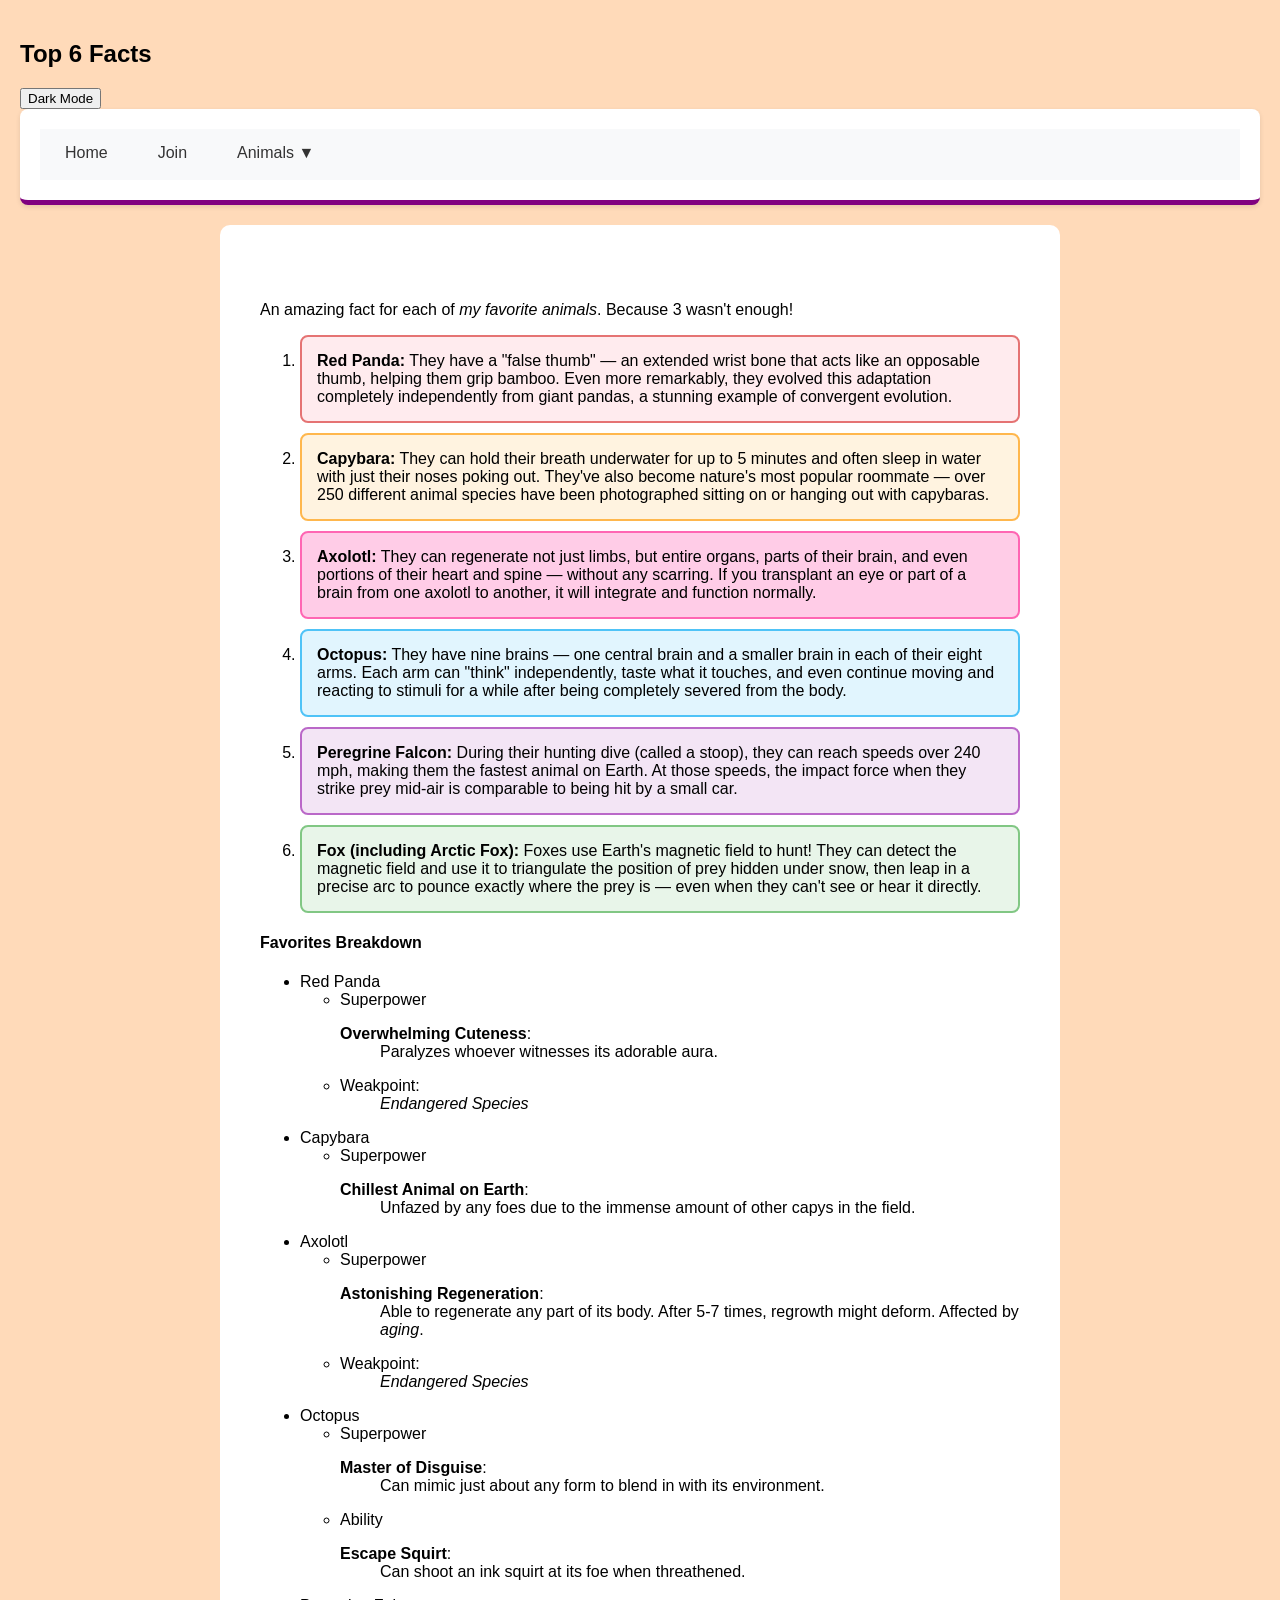
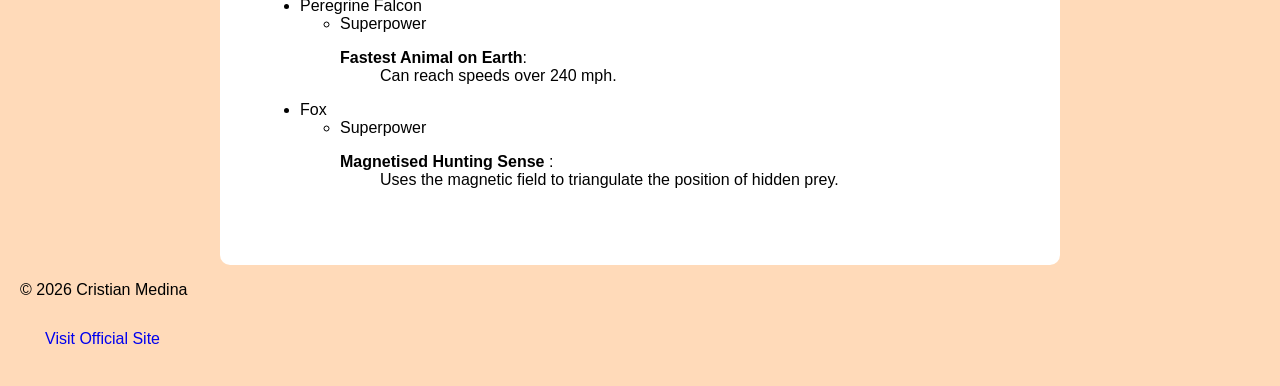
==== commit 96ba8a22: "Finished Lab#6" ====
--- a/pages/bio.html
+++ b/pages/bio.html
@@ -8,10 +8,11 @@
 </head>
 <body>
     <header>
-        <h1>Top 6 Facts</h1>
+        <h2>Top 6 Facts</h2>
+        <button id="theme-btn">Dark Mode</button>
     </header>
-    <nav>
-        <ul>
+    <nav id="mainNav">
+        <ul id="nav_ul">
             <li>
                 <a href="..\index.html" class="nav_a">Home</a>
             </li>
@@ -80,115 +81,118 @@
             });
         });
     </script>
-    <main class="outsideCard">
-        <p>An amazing fact for each of <em>my favorite animals</em>. Because 3 wasn't enough!</p>
-        <ol>
-            <li id="id1">
-                <strong>Red Panda:</strong> They have a "false thumb" — an extended wrist bone that acts like an opposable thumb, helping them grip bamboo. Even more remarkably, they evolved this adaptation completely independently from giant pandas, a stunning example of convergent evolution.
-            </li>
-            <li id="id2">
-                <strong>Capybara:</strong> They can hold their breath underwater for up to 5 minutes and often sleep in water with just their noses poking out. They've also become nature's most popular roommate — over 250 different animal species have been photographed sitting on or hanging out with capybaras.
-            </li>
-            <li id="id3">
-                <strong>Axolotl:</strong> They can regenerate not just limbs, but entire organs, parts of their brain, and even portions of their heart and spine — without any scarring. If you transplant an eye or part of a brain from one axolotl to another, it will integrate and function normally.
-            </li>
-            <li id="id4">
-                <strong>Octopus:</strong> They have nine brains — one central brain and a smaller brain in each of their eight arms. Each arm can "think" independently, taste what it touches, and even continue moving and reacting to stimuli for a while after being completely severed from the body.
-            </li>
-            <li id="id5">
-                <strong>Peregrine Falcon:</strong> During their hunting dive (called a stoop), they can reach speeds over 240 mph, making them the fastest animal on Earth. At those speeds, the impact force when they strike prey mid-air is comparable to being hit by a small car.
-            </li> 
-            <li id="id6">
-                <strong>Fox (including Arctic Fox):</strong> Foxes use Earth's magnetic field to hunt! They can detect the magnetic field and use it to triangulate the position of prey hidden under snow, then leap in a precise arc to pounce exactly where the prey is — even when they can't see or hear it directly.
-            </li>
-        </ol>
-        <!-- Nested List -->
-        <h4>Favorites Breakdown</h4>
-        <ul>
-            <li>Red Panda
-                <ul>
-                    <li> Superpower
-                        <dl>
-                            <dt><strong>Overwhelming Cuteness</strong>:</dt>
-                            <dd>Paralyzes whoever witnesses its adorable aura.</dd>
-                        </dl>
-                    </li>
-                    <li>
-                        <dl>
-                            <dt>Weakpoint:</dt>
-                            <dd><em>Endangered Species</em></dd>
-                        </dl>
-                    </li>
-                </ul>
-            </li>
-            <li>Capybara
-                <ul>
-                    <li> Superpower
-                        <dl>
-                            <dt><strong>Chillest Animal on Earth</strong>:</dt>
-                            <dd>Unfazed by any foes due to the immense amount of other capys in the field.</dd>
-                        </dl>
-                    </li>
-                </ul>
-            </li>
-            <li>Axolotl
-                <ul>
-                    <li> Superpower
-                        <dl>
-                            <dt><strong>Astonishing Regeneration</strong>:</dt>
-                            <dd>Able to regenerate any part of its body. After 5-7 times, regrowth might deform. Affected by <em>aging</em>.</dd>
-                        </dl>
-                    </li>
-                    <li>
-                        <dl>
-                            <dt>Weakpoint:</dt>
-                            <dd><em>Endangered Species</em></dd>
-                        </dl>
-                    </li>
-                </ul>
-            </li>
-            <li>Octopus
-                <ul>
-                    <li> Superpower
-                        <dl>
-                            <dt><strong>Master of Disguise</strong>:</dt>
-                            <dd>Can mimic just about any form to blend in with its environment.</dd>
-                        </dl>
-                    </li>
-                    <li> Ability
-                        <dl>
-                            <dt><strong>Escape Squirt</strong>:</dt>
-                            <dd>Can shoot an ink squirt at its foe when threathened.</dd>
-                        </dl>
-                    </li>
-                </ul>
-            </li>
-            <li>Peregrine Falcon
-                <ul>
-                    <li> Superpower
-                        <dl>
-                            <dt><strong>Fastest Animal on Earth</strong>:</dt>
-                            <dd>Can reach speeds over 240 mph.</dd>
-                        </dl>
-                    </li>
-                </ul>
-            </li>
-            <li>Fox
-                <ul>
-                    <li> Superpower
-                        <dl>
-                            <dt><strong>Magnetised Hunting Sense
-                            </strong>:</dt>
-                            <dd>Uses the magnetic field to triangulate the position of hidden prey.</dd>
-                        </dl>
-                    </li>
-                </ul>
-            </li>
-        </ul>
-    </main>
+    <div class="card">
+        <main>
+            <p>An amazing fact for each of <em>my favorite animals</em>. Because 3 wasn't enough!</p>
+            <ol>
+                <li id="id1">
+                    <strong>Red Panda:</strong> They have a "false thumb" — an extended wrist bone that acts like an opposable thumb, helping them grip bamboo. Even more remarkably, they evolved this adaptation completely independently from giant pandas, a stunning example of convergent evolution.
+                </li>
+                <li id="id2">
+                    <strong>Capybara:</strong> They can hold their breath underwater for up to 5 minutes and often sleep in water with just their noses poking out. They've also become nature's most popular roommate — over 250 different animal species have been photographed sitting on or hanging out with capybaras.
+                </li>
+                <li id="id3">
+                    <strong>Axolotl:</strong> They can regenerate not just limbs, but entire organs, parts of their brain, and even portions of their heart and spine — without any scarring. If you transplant an eye or part of a brain from one axolotl to another, it will integrate and function normally.
+                </li>
+                <li id="id4">
+                    <strong>Octopus:</strong> They have nine brains — one central brain and a smaller brain in each of their eight arms. Each arm can "think" independently, taste what it touches, and even continue moving and reacting to stimuli for a while after being completely severed from the body.
+                </li>
+                <li id="id5">
+                    <strong>Peregrine Falcon:</strong> During their hunting dive (called a stoop), they can reach speeds over 240 mph, making them the fastest animal on Earth. At those speeds, the impact force when they strike prey mid-air is comparable to being hit by a small car.
+                </li> 
+                <li id="id6">
+                    <strong>Fox (including Arctic Fox):</strong> Foxes use Earth's magnetic field to hunt! They can detect the magnetic field and use it to triangulate the position of prey hidden under snow, then leap in a precise arc to pounce exactly where the prey is — even when they can't see or hear it directly.
+                </li>
+            </ol>
+            <!-- Nested List -->
+            <h4>Favorites Breakdown</h4>
+            <ul>
+                <li>Red Panda
+                    <ul>
+                        <li> Superpower
+                            <dl>
+                                <dt><strong>Overwhelming Cuteness</strong>:</dt>
+                                <dd>Paralyzes whoever witnesses its adorable aura.</dd>
+                            </dl>
+                        </li>
+                        <li>
+                            <dl>
+                                <dt>Weakpoint:</dt>
+                                <dd><em>Endangered Species</em></dd>
+                            </dl>
+                        </li>
+                    </ul>
+                </li>
+                <li>Capybara
+                    <ul>
+                        <li> Superpower
+                            <dl>
+                                <dt><strong>Chillest Animal on Earth</strong>:</dt>
+                                <dd>Unfazed by any foes due to the immense amount of other capys in the field.</dd>
+                            </dl>
+                        </li>
+                    </ul>
+                </li>
+                <li>Axolotl
+                    <ul>
+                        <li> Superpower
+                            <dl>
+                                <dt><strong>Astonishing Regeneration</strong>:</dt>
+                                <dd>Able to regenerate any part of its body. After 5-7 times, regrowth might deform. Affected by <em>aging</em>.</dd>
+                            </dl>
+                        </li>
+                        <li>
+                            <dl>
+                                <dt>Weakpoint:</dt>
+                                <dd><em>Endangered Species</em></dd>
+                            </dl>
+                        </li>
+                    </ul>
+                </li>
+                <li>Octopus
+                    <ul>
+                        <li> Superpower
+                            <dl>
+                                <dt><strong>Master of Disguise</strong>:</dt>
+                                <dd>Can mimic just about any form to blend in with its environment.</dd>
+                            </dl>
+                        </li>
+                        <li> Ability
+                            <dl>
+                                <dt><strong>Escape Squirt</strong>:</dt>
+                                <dd>Can shoot an ink squirt at its foe when threathened.</dd>
+                            </dl>
+                        </li>
+                    </ul>
+                </li>
+                <li>Peregrine Falcon
+                    <ul>
+                        <li> Superpower
+                            <dl>
+                                <dt><strong>Fastest Animal on Earth</strong>:</dt>
+                                <dd>Can reach speeds over 240 mph.</dd>
+                            </dl>
+                        </li>
+                    </ul>
+                </li>
+                <li>Fox
+                    <ul>
+                        <li> Superpower
+                            <dl>
+                                <dt><strong>Magnetised Hunting Sense
+                                </strong>:</dt>
+                                <dd>Uses the magnetic field to triangulate the position of hidden prey.</dd>
+                            </dl>
+                        </li>
+                    </ul>
+                </li>
+            </ul>
+        </main>
+    </div>
     <footer>
         <p>&copy; 2026 Cristian Medina</p>
         <a href="https://en.wikipedia.org/wiki/Red_panda" target="_blank">Visit Official Site</a>
     </footer>
+    <script src="../js/app.js"></script>
 </body>
 </html>
--- a/css/style.css
+++ b/css/style.css
@@ -3,35 +3,9 @@
     background-color: peachpuff;
     color: black;
     min-height: 100vh; 
-    margin: 0 auto; 
-    display: flex;
-    flex-direction: column;
-    padding-top: 27vh;
-}
-
-header {
-    background-color: silver;
-    text-decoration: none;
-    padding: 5px 0 3px 4vmax;
-    position: fixed;
-    top: 0;
-    width: 100%;
-    z-index: 1000;
-}
-
-footer {
-    background-color: #333;
-    text-decoration: none;
-    padding: 5vw;
-    color: #fff;
-}
-
-footer a {
-    display: inline-block; 
-    padding: 15px 25px; 
-    text-decoration: none; 
-    color: #fff; 
-    border-bottom: 3px solid transparent;
+    margin: 0; 
+    padding: 20px;
+    transition: background-color 0.3s ease, color 0.3s ease;
 }
 
 nav {
@@ -39,13 +13,9 @@
     padding: 20px; 
     text-align: center;
     margin: 0 0 20px 0; 
-    width: 100%;
     border-bottom: 5px solid purple;
     border-radius: 8px;
     box-shadow: 0 2px 5px rgba(0,0,0,0.1);
-    position: fixed;
-    top: 7.4vmax;
-    z-index: 1000;
 }
 
 .nav_a {
@@ -57,10 +27,8 @@
     transition: all 0.3s;
 }
 
-nav ul {
+#nav_ul {
     list-style: none; 
-    justify-content: space-around;
-    align-items: center;
     margin: 0; 
     padding: 0; 
     display: flex; 
@@ -94,26 +62,220 @@
     z-index: 1000;
 }
 
-/* It's not a carousel anymore 😩 */
-.gallery {
-    display: flex;
-    justify-content: center;
-    flex-wrap: wrap;
-    position: relative;
-    gap: 20px;
-    width: 700px; 
+#id1 {
+    background-color: #ffebee; 
+    border: 2px solid #e57373; 
+    padding: 15px; 
+    margin-bottom: 10px; 
+    border-radius: 8px;
+}
+
+#id2 {
+    background-color: #fff3e0; 
+    border: 2px solid #ffb74d; 
+    padding: 15px; 
+    margin-bottom: 10px; 
+    border-radius: 8px;
+}
+
+#id3 {
+    background-color: #ffcce7; 
+    border: 2px solid #ff66b3; 
+    padding: 15px; 
+    margin-bottom: 10px; 
+    border-radius: 8px;
+}
+
+#id4 {
+    background-color: #e1f5fe; 
+    border: 2px solid #4fc3f7; 
+    padding: 15px; 
+    margin-bottom: 10px; 
+    border-radius: 8px;
+}
+
+#id5 {
+    background-color: #f3e5f5; 
+    border: 2px solid #ba68c8; 
+    padding: 15px; 
+    margin-bottom: 10px; 
+    border-radius: 8px;
+}
+
+#id6 {
+    background-color: #e8f5e9; 
+    border: 2px solid #81c784; 
+    padding: 15px; 
+    margin-bottom: 10px; 
+    border-radius: 8px;
+}
+
+main {
+    max-width: 1200px; 
     margin: 20px auto; 
     padding: 20px;
+}
+
+span {
+    height: 12px; 
+    width: 12px; 
+    margin: 0 5px; 
+    background-color: rgba(255,255,255,0.5); 
+    border-radius: 50%; 
+    display: inline-block; 
+    cursor: pointer; 
+    box-shadow: 0 2px 4px rgba(0,0,0,0.3);
+}
+
+form {
+    background-color: rgba(255, 255, 255, 0.95); 
+    padding: 30px; 
     border-radius: 10px; 
-    box-shadow: 0 4px 10px rgba(0,0,0,0.2);
-}
-
-#dots {
-    text-align: center; 
-    padding: 15px 0; 
+    box-shadow: 0 4px 12px rgba(0,0,0,0.15); 
+    max-width: 600px; 
+    margin: 0 auto;
+}
+
+fieldset {
+    border: 2px solid #667eea; 
+    border-radius: 8px; 
+    padding: 25px;
+}
+
+legend {
+    font-size: 1.3em; 
+    font-weight: bold; 
+    color: #667eea; 
+    padding: 0 10px;
+}
+
+label {
+    display: block; 
+    margin-bottom: 5px; 
+    font-weight: 600; 
+    color: #333;
+}
+
+input {
+    width: 100%; 
+    padding: 10px; 
+    border: 1px solid #ccc; 
+    border-radius: 5px; 
+    font-size: 1em; 
+    box-sizing: border-box;
+}
+
+#team-color {
+    padding:0.4%;
+}
+
+select {
+    width: 100%; 
+    padding: 10px; 
+    border: 1px solid #ccc; 
+    border-radius: 5px; 
+    font-size: 1em; 
+    box-sizing: border-box;
+}
+
+textarea{
+    width: 100%; 
+    padding: 10px; 
+    border: 1px solid #ccc; 
+    border-radius: 5px; 
+    font-size: 1em; 
+    font-family: inherit; 
+    resize: vertical; 
+    box-sizing: border-box;
+}
+
+button:hover {
+    transform: translateY(-2px);
+    box-shadow: 0 4px 8px rgba(0,0,0,0.2);
+}
+
+table {
+    width: 100%; 
+    border-collapse: collapse; 
+    background-color: rgba(255, 255, 255, 0.95); box-shadow: 0 4px 12px rgba(0,0,0,0.15); 
+    border-radius: 10px; 
+    overflow: hidden;
+}
+
+th {
+    padding: 15px; 
+    text-align: left; 
+    font-weight: 600; 
+    border-bottom: 2px solid #764ba2;
+}
+
+.tr_light{
+    background-color: #fff;
+}
+
+.tr_dim{
+    background-color: #f8f9fa;
+}
+
+td {
+    padding: 12px; 
+    border-bottom: 1px solid #e0e0e0; 
+    font-style: italic; 
+    color: #555;
+}
+
+caption {
+    font-size: 1.5em; 
+    font-weight: bold; 
+    padding: 15px; 
+    background: linear-gradient(135deg, #667eea 0%, #764ba2 50%); 
+    color: white; 
+    text-align: center;
+}
+        
+tbody tr:hover {
+    background-color: #e3f2fd !important;
+}
+
+iframe {
     position: absolute; 
-    bottom: 5px; 
-    width: 100%;
+    top: 0; 
+    left: 0; 
+    width: 100%; 
+    height: 100%; 
+    border: none; 
+    border-radius: 8px;
+}
+
+a {
+    display: inline-block; 
+    padding: 15px 25px; 
+    text-decoration: none; 
+    border-bottom: 3px solid transparent;
+    transition: background-color 0.3s ease, color 0.3s ease;
+}
+
+.card {
+    background-color: #fff;
+    width: 800px;
+    margin: 0 auto;
+    padding: 20px;
+    border-radius: 10px;
+}
+
+#join-btn {
+    font-size: 20px;
+    font-weight: bold;
+    /* background-color: orange; */
+    color:white;
+    border: none;
+    width: 100%; 
+    padding: 12px; 
+    /* I like this background more... */
+    background: linear-gradient(135deg, #667eea 0%, #764ba2 100%); 
+    border-radius: 5px; 
+    cursor: pointer; 
+    transition: transform 0.2s;
 }
 
 #prev_button {
@@ -144,255 +306,12 @@
     border-radius: 5px;
 }
 
-#dots span {
-    height: 12px; 
-    width: 12px; 
-    margin: 0 5px; 
-    background-color: rgba(255,255,255,0.5); 
-    border-radius: 50%; 
-    display: inline-block; 
-    cursor: pointer; 
-    box-shadow: 0 2px 4px rgba(0,0,0,0.3);
-}
-
-.outsideCard {
-    background-color: #fff;
-    width: 800px;
-    margin: 0 auto;
-    padding: 15px 20px 0 20px;
-    border-radius: 10px;
-    justify-content: center;
-}
-
-.card {
-    background-color: #fff;
-    width: 300px;
-    padding: 20px;
-    border-radius: 10px;
-    box-shadow: 0 2px 4px rgba(0,0,0,0.3);
-    box-sizing: border-box;
-    position: relative;
-}
-
-.badge {
-    position: absolute;
-    top: -10px;
-    right: -10px;
-    background-color: red;
-    color: white;
-    padding: 5px;
-    border: solid goldenrod;
-    border-radius: 50%;
-}
-
 img {
-    width: 100%;
-    display: block;
-}
-
-#id1 {
-    background-color: #ffebee; 
-    border: 2px solid #e57373; 
-    padding: 15px; 
-    margin-bottom: 10px; 
-    border-radius: 8px;
-}
-
-#id2 {
-    background-color: #fff3e0; 
-    border: 2px solid #ffb74d; 
-    padding: 15px; 
-    margin-bottom: 10px; 
-    border-radius: 8px;
-}
-
-#id3 {
-    background-color: #ffcce7; 
-    border: 2px solid #ff66b3; 
-    padding: 15px; 
-    margin-bottom: 10px; 
-    border-radius: 8px;
-}
-
-#id4 {
-    background-color: #e1f5fe; 
-    border: 2px solid #4fc3f7; 
-    padding: 15px; 
-    margin-bottom: 10px; 
-    border-radius: 8px;
-}
-
-#id5 {
-    background-color: #f3e5f5; 
-    border: 2px solid #ba68c8; 
-    padding: 15px; 
-    margin-bottom: 10px; 
-    border-radius: 8px;
-}
-
-#id6 {
-    background-color: #e8f5e9; 
-    border: 2px solid #81c784; 
-    padding: 15px; 
-    margin-bottom: 10px; 
-    border-radius: 8px;
-}
-
-main {
-    width: 100vh; 
-    margin: 20px auto; 
-    padding: 10px;
-}
-
-form {
-    background-color: rgba(255, 255, 255, 0.95); 
-    padding: 30px; 
-    border-radius: 10px; 
-    box-shadow: 0 4px 12px rgba(0,0,0,0.15); 
-    max-width: 600px; 
-    margin: 0 auto;
-}
-
-fieldset {
-    border: 2px solid #667eea; 
-    border-radius: 8px; 
-    padding: 25px;
-}
-
-legend {
-    font-size: 1.3em; 
-    font-weight: bold; 
-    color: #667eea; 
-    padding: 0 10px;
-}
-
-label {
-    display: block; 
-    margin-bottom: 5px; 
-    font-weight: 600; 
-    color: #333;
-}
-
-input {
-    width: 100%; 
-    padding: 10px; 
-    border: 1px solid #ccc; 
-    border-radius: 5px; 
-    font-size: 1em; 
-    box-sizing: border-box;
-}
-
-#team-color {
-    padding:0.4%;
-}
-
-select {
-    width: 100%; 
-    padding: 10px; 
-    border: 1px solid #ccc; 
-    border-radius: 5px; 
-    font-size: 1em; 
-    box-sizing: border-box;
-}
-
-textarea{
-    width: 100%; 
-    padding: 10px; 
-    border: 1px solid #ccc; 
-    border-radius: 5px; 
-    font-size: 1em; 
-    font-family: inherit; 
-    resize: vertical; 
-    box-sizing: border-box;
-}
-
-button:hover {
-    transform: translateY(-2px);
-    box-shadow: 0 4px 8px rgba(0,0,0,0.2);
-}
-
-table {
-    width: 100%; 
-    border-collapse: collapse; 
-    background-color: rgba(255, 255, 255, 0.95); box-shadow: 0 4px 12px rgba(0,0,0,0.15); 
-    border-radius: 10px; 
-    overflow: hidden;
-}
-
-th {
-    padding: 15px; 
-    text-align: left; 
-    font-weight: 600; 
-    border-bottom: 2px solid #764ba2;
-}
-
-#tr_head {
-    background-color: #667eea; 
-    color: white;
-}
-
-.tr_light{
-    background-color: #fff;
-}
-
-.tr_dim{
-    background-color: #f8f9fa;
-}
-
-td {
-    padding: 12px; 
-    border-bottom: 1px solid #e0e0e0; 
-    font-style: italic; 
-    color: #555;
-}
-
-caption {
-    font-size: 1.5em; 
-    font-weight: bold; 
-    padding: 15px; 
-    background: linear-gradient(135deg, #667eea 0%, #764ba2 50%); 
-    color: white; 
-    text-align: center;
-}
-        
-tbody tr:hover {
-    background-color: #e3f2fd !important;
-}
-
-iframe {
-    position: absolute; 
-    top: 0; 
-    left: 0; 
-    width: 100%; 
-    height: 100%; 
-    border: none; 
-    border-radius: 8px;
-}
-
-a {
-    display: inline-block; 
-    padding: 15px 25px; 
-    text-decoration: none; 
-    color: #333; 
-    border-bottom: 3px solid transparent;
-}
-
-#join-btn {
-    font-size: 20px;
-    font-weight: bold;
-    background-color: orange;
-    color:white;
-    border: none;
-    width: 100%; 
-    padding: 12px; 
-    /* I like this background more... */
-    /* background: linear-gradient(135deg, #667eea 0%, #764ba2 100%);  */
-    border-radius: 5px; 
-    cursor: pointer; 
-    transition: transform 0.2s;
-}
-
-.animal_info {
+    max-width: 100%;
+    height: auto;
+}
+
+section {
     background-color: rgba(255, 255, 255, 0.9); 
     padding: 25px; 
     margin-bottom: 20px; 
@@ -400,21 +319,34 @@
     box-shadow: 0 2px 8px rgba(0,0,0,0.1);
 }
 
-.animal_h2 {
+.section-h2 {
     color: #d32f2f; 
     margin-top: 0; 
     border-bottom: 3px solid #d32f2f; 
     padding-bottom: 10px;
 }
 
-.animal_p {
-    line-height: 1.6; 
-    color: #333;
-}
-
-#scientific_name {
+.section-p{
     font-style: italic; 
     font-size: 1.2em; 
     color: #555; 
     margin-bottom: 0;
 }
+
+.dark-theme {
+    background-color: #1a1a1a;
+    color: #f4f4f4;
+}
+
+.dark-theme-card {
+    background-color: silver;
+    color:#333;
+}
+
+footer {
+    transition: background-color 0.3s ease, color 0.3s ease;
+}
+
+#secret-box {
+    display: none;
+}
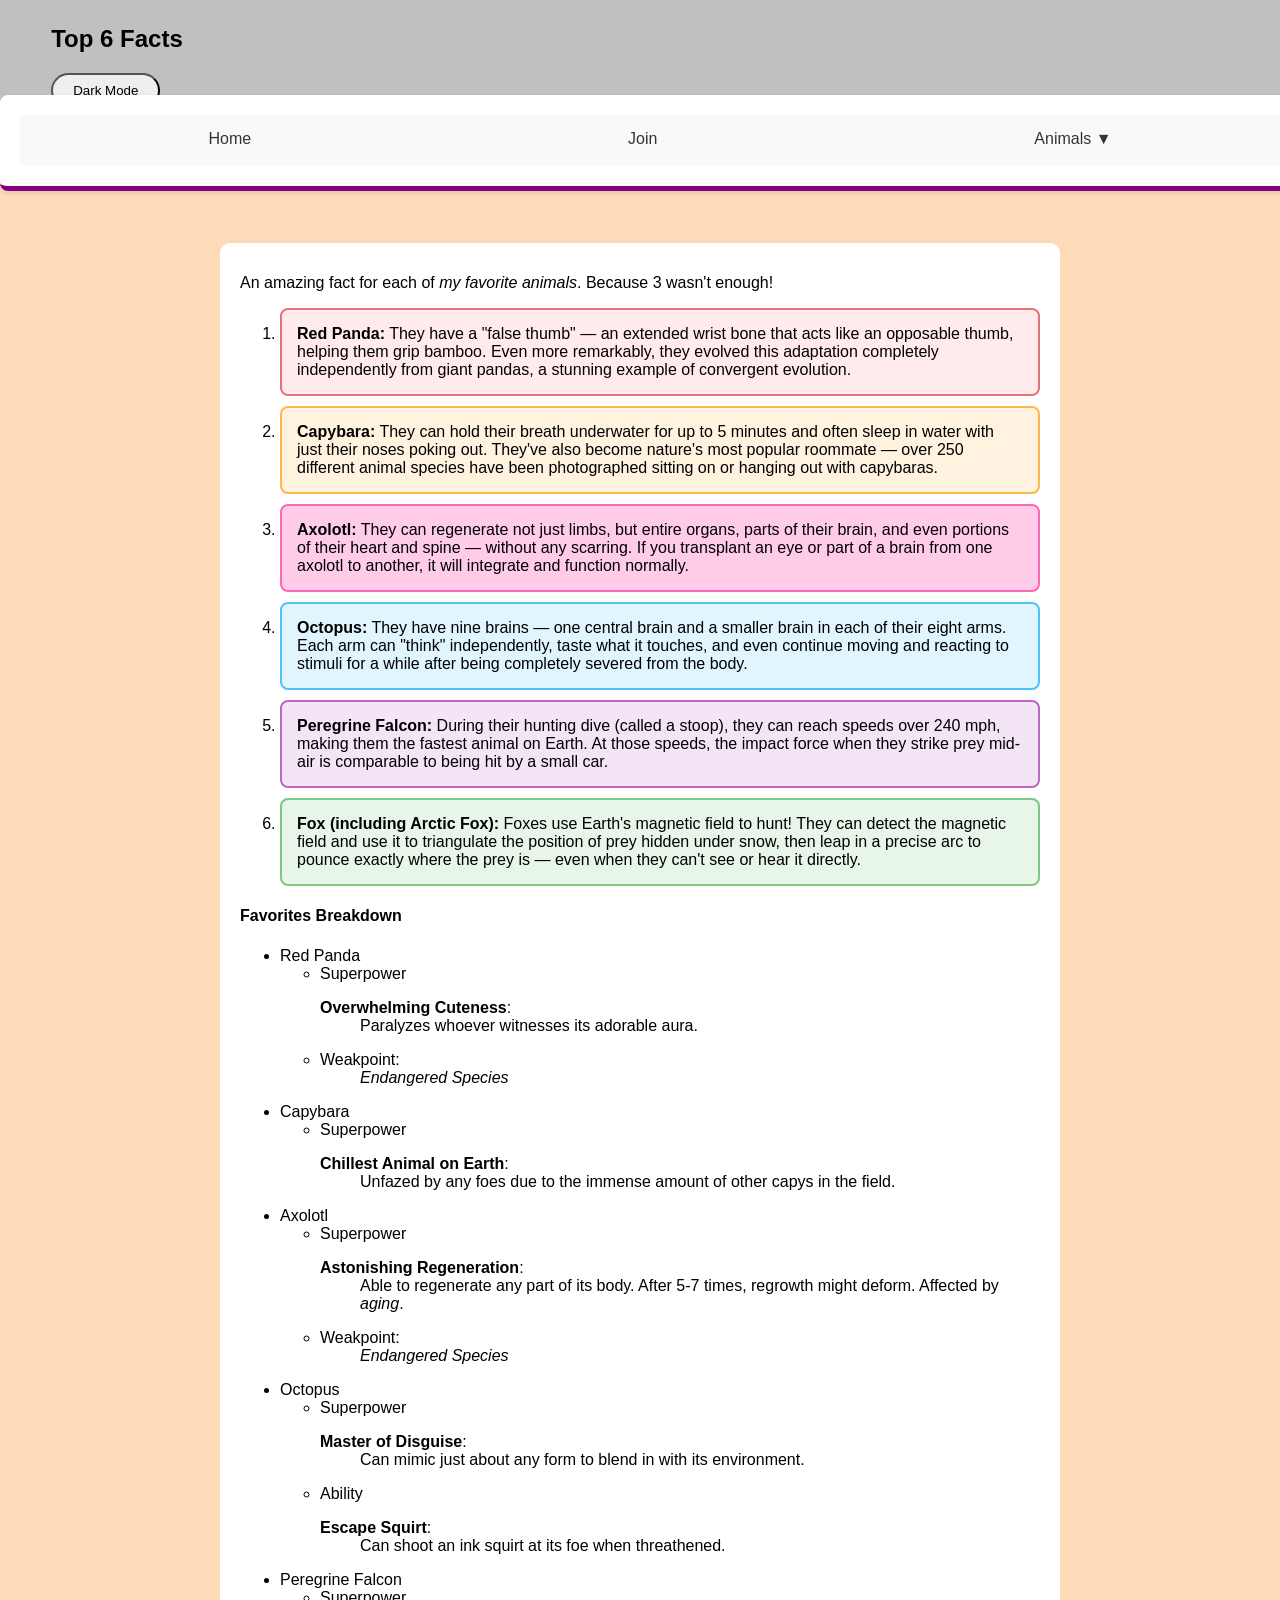
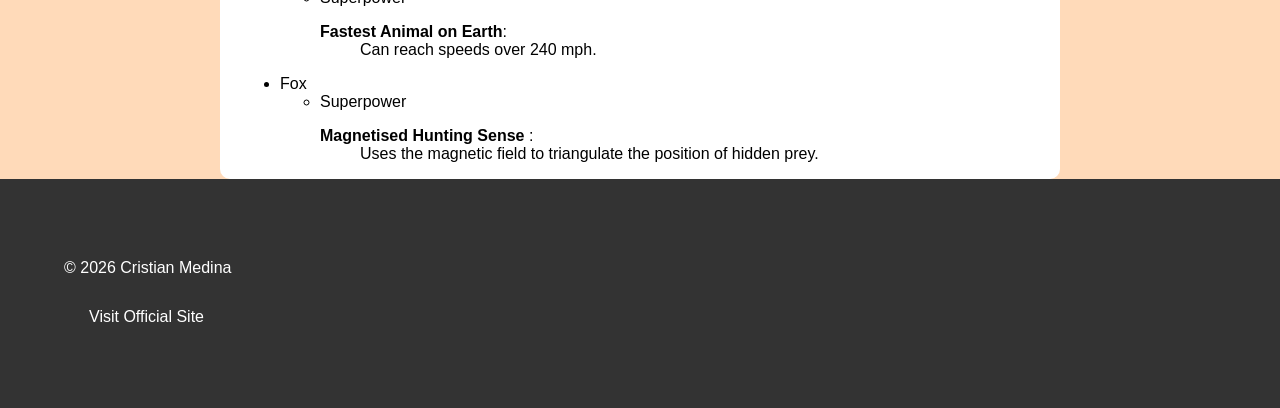
==== commit af12cca3: "Merge branch 'main' into lab-work" ====
--- a/pages/bio.html
+++ b/pages/bio.html
@@ -11,8 +11,8 @@
         <h2>Top 6 Facts</h2>
         <button id="theme-btn">Dark Mode</button>
     </header>
-    <nav id="mainNav">
-        <ul id="nav_ul">
+    <nav>
+        <ul>
             <li>
                 <a href="..\index.html" class="nav_a">Home</a>
             </li>
@@ -81,114 +81,112 @@
             });
         });
     </script>
-    <div class="card">
-        <main>
-            <p>An amazing fact for each of <em>my favorite animals</em>. Because 3 wasn't enough!</p>
-            <ol>
-                <li id="id1">
-                    <strong>Red Panda:</strong> They have a "false thumb" — an extended wrist bone that acts like an opposable thumb, helping them grip bamboo. Even more remarkably, they evolved this adaptation completely independently from giant pandas, a stunning example of convergent evolution.
-                </li>
-                <li id="id2">
-                    <strong>Capybara:</strong> They can hold their breath underwater for up to 5 minutes and often sleep in water with just their noses poking out. They've also become nature's most popular roommate — over 250 different animal species have been photographed sitting on or hanging out with capybaras.
-                </li>
-                <li id="id3">
-                    <strong>Axolotl:</strong> They can regenerate not just limbs, but entire organs, parts of their brain, and even portions of their heart and spine — without any scarring. If you transplant an eye or part of a brain from one axolotl to another, it will integrate and function normally.
-                </li>
-                <li id="id4">
-                    <strong>Octopus:</strong> They have nine brains — one central brain and a smaller brain in each of their eight arms. Each arm can "think" independently, taste what it touches, and even continue moving and reacting to stimuli for a while after being completely severed from the body.
-                </li>
-                <li id="id5">
-                    <strong>Peregrine Falcon:</strong> During their hunting dive (called a stoop), they can reach speeds over 240 mph, making them the fastest animal on Earth. At those speeds, the impact force when they strike prey mid-air is comparable to being hit by a small car.
-                </li> 
-                <li id="id6">
-                    <strong>Fox (including Arctic Fox):</strong> Foxes use Earth's magnetic field to hunt! They can detect the magnetic field and use it to triangulate the position of prey hidden under snow, then leap in a precise arc to pounce exactly where the prey is — even when they can't see or hear it directly.
-                </li>
-            </ol>
-            <!-- Nested List -->
-            <h4>Favorites Breakdown</h4>
-            <ul>
-                <li>Red Panda
-                    <ul>
-                        <li> Superpower
-                            <dl>
-                                <dt><strong>Overwhelming Cuteness</strong>:</dt>
-                                <dd>Paralyzes whoever witnesses its adorable aura.</dd>
-                            </dl>
-                        </li>
-                        <li>
-                            <dl>
-                                <dt>Weakpoint:</dt>
-                                <dd><em>Endangered Species</em></dd>
-                            </dl>
-                        </li>
-                    </ul>
-                </li>
-                <li>Capybara
-                    <ul>
-                        <li> Superpower
-                            <dl>
-                                <dt><strong>Chillest Animal on Earth</strong>:</dt>
-                                <dd>Unfazed by any foes due to the immense amount of other capys in the field.</dd>
-                            </dl>
-                        </li>
-                    </ul>
-                </li>
-                <li>Axolotl
-                    <ul>
-                        <li> Superpower
-                            <dl>
-                                <dt><strong>Astonishing Regeneration</strong>:</dt>
-                                <dd>Able to regenerate any part of its body. After 5-7 times, regrowth might deform. Affected by <em>aging</em>.</dd>
-                            </dl>
-                        </li>
-                        <li>
-                            <dl>
-                                <dt>Weakpoint:</dt>
-                                <dd><em>Endangered Species</em></dd>
-                            </dl>
-                        </li>
-                    </ul>
-                </li>
-                <li>Octopus
-                    <ul>
-                        <li> Superpower
-                            <dl>
-                                <dt><strong>Master of Disguise</strong>:</dt>
-                                <dd>Can mimic just about any form to blend in with its environment.</dd>
-                            </dl>
-                        </li>
-                        <li> Ability
-                            <dl>
-                                <dt><strong>Escape Squirt</strong>:</dt>
-                                <dd>Can shoot an ink squirt at its foe when threathened.</dd>
-                            </dl>
-                        </li>
-                    </ul>
-                </li>
-                <li>Peregrine Falcon
-                    <ul>
-                        <li> Superpower
-                            <dl>
-                                <dt><strong>Fastest Animal on Earth</strong>:</dt>
-                                <dd>Can reach speeds over 240 mph.</dd>
-                            </dl>
-                        </li>
-                    </ul>
-                </li>
-                <li>Fox
-                    <ul>
-                        <li> Superpower
-                            <dl>
-                                <dt><strong>Magnetised Hunting Sense
-                                </strong>:</dt>
-                                <dd>Uses the magnetic field to triangulate the position of hidden prey.</dd>
-                            </dl>
-                        </li>
-                    </ul>
-                </li>
-            </ul>
-        </main>
-    </div>
+    <main class="outsideCard">
+        <p>An amazing fact for each of <em>my favorite animals</em>. Because 3 wasn't enough!</p>
+        <ol>
+            <li id="id1">
+                <strong>Red Panda:</strong> They have a "false thumb" — an extended wrist bone that acts like an opposable thumb, helping them grip bamboo. Even more remarkably, they evolved this adaptation completely independently from giant pandas, a stunning example of convergent evolution.
+            </li>
+            <li id="id2">
+                <strong>Capybara:</strong> They can hold their breath underwater for up to 5 minutes and often sleep in water with just their noses poking out. They've also become nature's most popular roommate — over 250 different animal species have been photographed sitting on or hanging out with capybaras.
+            </li>
+            <li id="id3">
+                <strong>Axolotl:</strong> They can regenerate not just limbs, but entire organs, parts of their brain, and even portions of their heart and spine — without any scarring. If you transplant an eye or part of a brain from one axolotl to another, it will integrate and function normally.
+            </li>
+            <li id="id4">
+                <strong>Octopus:</strong> They have nine brains — one central brain and a smaller brain in each of their eight arms. Each arm can "think" independently, taste what it touches, and even continue moving and reacting to stimuli for a while after being completely severed from the body.
+            </li>
+            <li id="id5">
+                <strong>Peregrine Falcon:</strong> During their hunting dive (called a stoop), they can reach speeds over 240 mph, making them the fastest animal on Earth. At those speeds, the impact force when they strike prey mid-air is comparable to being hit by a small car.
+            </li> 
+            <li id="id6">
+                <strong>Fox (including Arctic Fox):</strong> Foxes use Earth's magnetic field to hunt! They can detect the magnetic field and use it to triangulate the position of prey hidden under snow, then leap in a precise arc to pounce exactly where the prey is — even when they can't see or hear it directly.
+            </li>
+        </ol>
+        <!-- Nested List -->
+        <h4>Favorites Breakdown</h4>
+        <ul>
+            <li>Red Panda
+                <ul>
+                    <li> Superpower
+                        <dl>
+                            <dt><strong>Overwhelming Cuteness</strong>:</dt>
+                            <dd>Paralyzes whoever witnesses its adorable aura.</dd>
+                        </dl>
+                    </li>
+                    <li>
+                        <dl>
+                            <dt>Weakpoint:</dt>
+                            <dd><em>Endangered Species</em></dd>
+                        </dl>
+                    </li>
+                </ul>
+            </li>
+            <li>Capybara
+                <ul>
+                    <li> Superpower
+                        <dl>
+                            <dt><strong>Chillest Animal on Earth</strong>:</dt>
+                            <dd>Unfazed by any foes due to the immense amount of other capys in the field.</dd>
+                        </dl>
+                    </li>
+                </ul>
+            </li>
+            <li>Axolotl
+                <ul>
+                    <li> Superpower
+                        <dl>
+                            <dt><strong>Astonishing Regeneration</strong>:</dt>
+                            <dd>Able to regenerate any part of its body. After 5-7 times, regrowth might deform. Affected by <em>aging</em>.</dd>
+                        </dl>
+                    </li>
+                    <li>
+                        <dl>
+                            <dt>Weakpoint:</dt>
+                            <dd><em>Endangered Species</em></dd>
+                        </dl>
+                    </li>
+                </ul>
+            </li>
+            <li>Octopus
+                <ul>
+                    <li> Superpower
+                        <dl>
+                            <dt><strong>Master of Disguise</strong>:</dt>
+                            <dd>Can mimic just about any form to blend in with its environment.</dd>
+                        </dl>
+                    </li>
+                    <li> Ability
+                        <dl>
+                            <dt><strong>Escape Squirt</strong>:</dt>
+                            <dd>Can shoot an ink squirt at its foe when threathened.</dd>
+                        </dl>
+                    </li>
+                </ul>
+            </li>
+            <li>Peregrine Falcon
+                <ul>
+                    <li> Superpower
+                        <dl>
+                            <dt><strong>Fastest Animal on Earth</strong>:</dt>
+                            <dd>Can reach speeds over 240 mph.</dd>
+                        </dl>
+                    </li>
+                </ul>
+            </li>
+            <li>Fox
+                <ul>
+                    <li> Superpower
+                        <dl>
+                            <dt><strong>Magnetised Hunting Sense
+                            </strong>:</dt>
+                            <dd>Uses the magnetic field to triangulate the position of hidden prey.</dd>
+                        </dl>
+                    </li>
+                </ul>
+            </li>
+        </ul>
+    </main>
     <footer>
         <p>&copy; 2026 Cristian Medina</p>
         <a href="https://en.wikipedia.org/wiki/Red_panda" target="_blank">Visit Official Site</a>
--- a/css/style.css
+++ b/css/style.css
@@ -3,9 +3,35 @@
     background-color: peachpuff;
     color: black;
     min-height: 100vh; 
-    margin: 0; 
-    padding: 20px;
-    transition: background-color 0.3s ease, color 0.3s ease;
+    margin: 0 auto; 
+    display: flex;
+    flex-direction: column;
+    padding-top: 27vh;
+}
+
+header {
+    background-color: silver;
+    text-decoration: none;
+    padding: 5px 0 3px 4vmax;
+    position: fixed;
+    top: 0;
+    width: 100%;
+    z-index: 1000;
+}
+
+footer {
+    background-color: #333;
+    text-decoration: none;
+    padding: 5vw;
+    color: #fff;
+}
+
+footer a {
+    display: inline-block; 
+    padding: 15px 25px; 
+    text-decoration: none; 
+    color: #fff; 
+    border-bottom: 3px solid transparent;
 }
 
 nav {
@@ -13,9 +39,13 @@
     padding: 20px; 
     text-align: center;
     margin: 0 0 20px 0; 
+    width: 100%;
     border-bottom: 5px solid purple;
     border-radius: 8px;
     box-shadow: 0 2px 5px rgba(0,0,0,0.1);
+    position: fixed;
+    top: 7.4vmax;
+    z-index: 1000;
 }
 
 .nav_a {
@@ -27,8 +57,10 @@
     transition: all 0.3s;
 }
 
-#nav_ul {
+nav ul {
     list-style: none; 
+    justify-content: space-around;
+    align-items: center;
     margin: 0; 
     padding: 0; 
     display: flex; 
@@ -62,61 +94,57 @@
     z-index: 1000;
 }
 
-#id1 {
-    background-color: #ffebee; 
-    border: 2px solid #e57373; 
-    padding: 15px; 
-    margin-bottom: 10px; 
-    border-radius: 8px;
-}
-
-#id2 {
-    background-color: #fff3e0; 
-    border: 2px solid #ffb74d; 
-    padding: 15px; 
-    margin-bottom: 10px; 
-    border-radius: 8px;
-}
-
-#id3 {
-    background-color: #ffcce7; 
-    border: 2px solid #ff66b3; 
-    padding: 15px; 
-    margin-bottom: 10px; 
-    border-radius: 8px;
-}
-
-#id4 {
-    background-color: #e1f5fe; 
-    border: 2px solid #4fc3f7; 
-    padding: 15px; 
-    margin-bottom: 10px; 
-    border-radius: 8px;
-}
-
-#id5 {
-    background-color: #f3e5f5; 
-    border: 2px solid #ba68c8; 
-    padding: 15px; 
-    margin-bottom: 10px; 
-    border-radius: 8px;
-}
-
-#id6 {
-    background-color: #e8f5e9; 
-    border: 2px solid #81c784; 
-    padding: 15px; 
-    margin-bottom: 10px; 
-    border-radius: 8px;
-}
-
-main {
-    max-width: 1200px; 
+/* It's not a carousel anymore 😩 */
+.gallery {
+    display: flex;
+    justify-content: center;
+    flex-wrap: wrap;
+    position: relative;
+    gap: 20px;
+    width: 700px; 
     margin: 20px auto; 
     padding: 20px;
-}
-
-span {
+    border-radius: 10px; 
+    box-shadow: 0 4px 10px rgba(0,0,0,0.2);
+}
+
+#dots {
+    text-align: center; 
+    padding: 15px 0; 
+    position: absolute; 
+    bottom: 5px; 
+    width: 100%;
+}
+
+#prev_button {
+    position: absolute; 
+    top: 50%; 
+    left: 10px; 
+    transform: translateY(-50%); 
+    background-color: rgba(0,0,0,0.5); 
+    color: white; 
+    border: none; 
+    padding: 15px 20px; 
+    font-size: 24px; 
+    cursor: pointer; 
+    border-radius: 5px;
+}
+
+#next_button {
+    position: absolute; 
+    top: 50%; 
+    right: 10px; 
+    transform: translateY(-50%); 
+    background-color: rgba(0,0,0,0.5); 
+    color: white; 
+    border: none; 
+    padding: 15px 20px; 
+    font-size: 24px; 
+    cursor: pointer; 
+    border-radius: 5px;
+}
+
+#dots span {
     height: 12px; 
     width: 12px; 
     margin: 0 5px; 
@@ -125,6 +153,95 @@
     display: inline-block; 
     cursor: pointer; 
     box-shadow: 0 2px 4px rgba(0,0,0,0.3);
+}
+
+.outsideCard {
+    background-color: #fff;
+    width: 800px;
+    margin: 0 auto;
+    padding: 15px 20px 0 20px;
+    border-radius: 10px;
+    justify-content: center;
+}
+
+.card {
+    background-color: #fff;
+    width: 300px;
+    padding: 20px;
+    border-radius: 10px;
+    box-shadow: 0 2px 4px rgba(0,0,0,0.3);
+    box-sizing: border-box;
+    position: relative;
+}
+
+.badge {
+    position: absolute;
+    top: -10px;
+    right: -10px;
+    background-color: red;
+    color: white;
+    padding: 5px;
+    border: solid goldenrod;
+    border-radius: 50%;
+}
+
+img {
+    width: 100%;
+    display: block;
+}
+
+#id1 {
+    background-color: #ffebee; 
+    border: 2px solid #e57373; 
+    padding: 15px; 
+    margin-bottom: 10px; 
+    border-radius: 8px;
+}
+
+#id2 {
+    background-color: #fff3e0; 
+    border: 2px solid #ffb74d; 
+    padding: 15px; 
+    margin-bottom: 10px; 
+    border-radius: 8px;
+}
+
+#id3 {
+    background-color: #ffcce7; 
+    border: 2px solid #ff66b3; 
+    padding: 15px; 
+    margin-bottom: 10px; 
+    border-radius: 8px;
+}
+
+#id4 {
+    background-color: #e1f5fe; 
+    border: 2px solid #4fc3f7; 
+    padding: 15px; 
+    margin-bottom: 10px; 
+    border-radius: 8px;
+}
+
+#id5 {
+    background-color: #f3e5f5; 
+    border: 2px solid #ba68c8; 
+    padding: 15px; 
+    margin-bottom: 10px; 
+    border-radius: 8px;
+}
+
+#id6 {
+    background-color: #e8f5e9; 
+    border: 2px solid #81c784; 
+    padding: 15px; 
+    margin-bottom: 10px; 
+    border-radius: 8px;
+}
+
+main {
+    width: 100vh; 
+    margin: 20px auto; 
+    padding: 10px;
 }
 
 form {
@@ -209,6 +326,11 @@
     border-bottom: 2px solid #764ba2;
 }
 
+#tr_head {
+    background-color: #667eea; 
+    color: white;
+}
+
 .tr_light{
     background-color: #fff;
 }
@@ -253,14 +375,6 @@
     text-decoration: none; 
     border-bottom: 3px solid transparent;
     transition: background-color 0.3s ease, color 0.3s ease;
-}
-
-.card {
-    background-color: #fff;
-    width: 800px;
-    margin: 0 auto;
-    padding: 20px;
-    border-radius: 10px;
 }
 
 #join-btn {
@@ -278,37 +392,31 @@
     transition: transform 0.2s;
 }
 
-#prev_button {
-    position: absolute; 
-    top: 50%; 
-    left: 10px; 
-    transform: translateY(-50%); 
-    background-color: rgba(0,0,0,0.5); 
-    color: white; 
-    border: none; 
-    padding: 15px 20px; 
-    font-size: 24px; 
-    cursor: pointer; 
-    border-radius: 5px;
-}
-
-#next_button {
-    position: absolute; 
-    top: 50%; 
-    right: 10px; 
-    transform: translateY(-50%); 
-    background-color: rgba(0,0,0,0.5); 
-    color: white; 
-    border: none; 
-    padding: 15px 20px; 
-    font-size: 24px; 
-    cursor: pointer; 
-    border-radius: 5px;
-}
-
-img {
-    max-width: 100%;
-    height: auto;
+.animal_info {
+    background-color: rgba(255, 255, 255, 0.9); 
+    padding: 25px; 
+    margin-bottom: 20px; 
+    border-radius: 10px; 
+    box-shadow: 0 2px 8px rgba(0,0,0,0.1);
+}
+
+.animal_h2 {
+    color: #d32f2f; 
+    margin-top: 0; 
+    border-bottom: 3px solid #d32f2f; 
+    padding-bottom: 10px;
+}
+
+.animal_p {
+    line-height: 1.6; 
+    color: #333;
+}
+
+#scientific_name {
+    font-style: italic; 
+    font-size: 1.2em; 
+    color: #555; 
+    margin-bottom: 0;
 }
 
 section {
@@ -344,7 +452,80 @@
 }
 
 footer {
+    display: flexbox;
     transition: background-color 0.3s ease, color 0.3s ease;
+}
+
+.sec-info {
+  background: #e6f1fb;
+  border-radius: 10px;
+  padding: 16px 18px;
+}
+.sec-info h3 {
+  margin: 0 0 4px;
+  font-size: 14px;
+  font-weight: 500;
+  color: #185fa5;
+}
+.sec-info p {
+  margin: 0;
+  font-size: 13px;
+  color: #185fa5;
+  opacity: 0.85;
+  line-height: 1.6;
+}
+
+/* Base button — apply to all variants */
+.btn {
+  display: inline-flex;
+  align-items: center;
+  gap: 6px;
+  padding: 9px 18px;
+  font-size: 14px;
+  font-weight: 500;
+  font-family: inherit;
+  border-radius: 8px;
+  cursor: pointer;
+  transition: all 0.18s ease;
+  border: none;
+  outline: none;
+  text-decoration: none;
+  white-space: nowrap;
+}
+.btn:active {
+  transform: scale(0.97);
+}
+.btn:focus-visible {
+  box-shadow: 0 0 0 3px rgba(128, 128, 128, 0.25);
+}
+.btn-outline {
+  background: transparent;
+  color: #111;
+  border: 0.5px solid rgba(0, 0, 0, 0.35);
+}
+.btn-outline:hover {
+  background: rgba(0, 0, 0, 0.05);
+}
+
+#theme-btn {
+  border-radius: 999px;
+  padding: 8px 20px;
+  display: flex;
+  flex-direction: row;
+  justify-content: right;
+  justify-items: right;
+  position: relative;
+}
+
+#secret-btn {
+  background: transparent;
+  color: #666;
+  border: none;
+  padding: 9px 14px;
+}
+.secret-btn:hover {
+  color: #111;
+  background: rgba(0, 0, 0, 0.05);
 }
 
 #secret-box {
